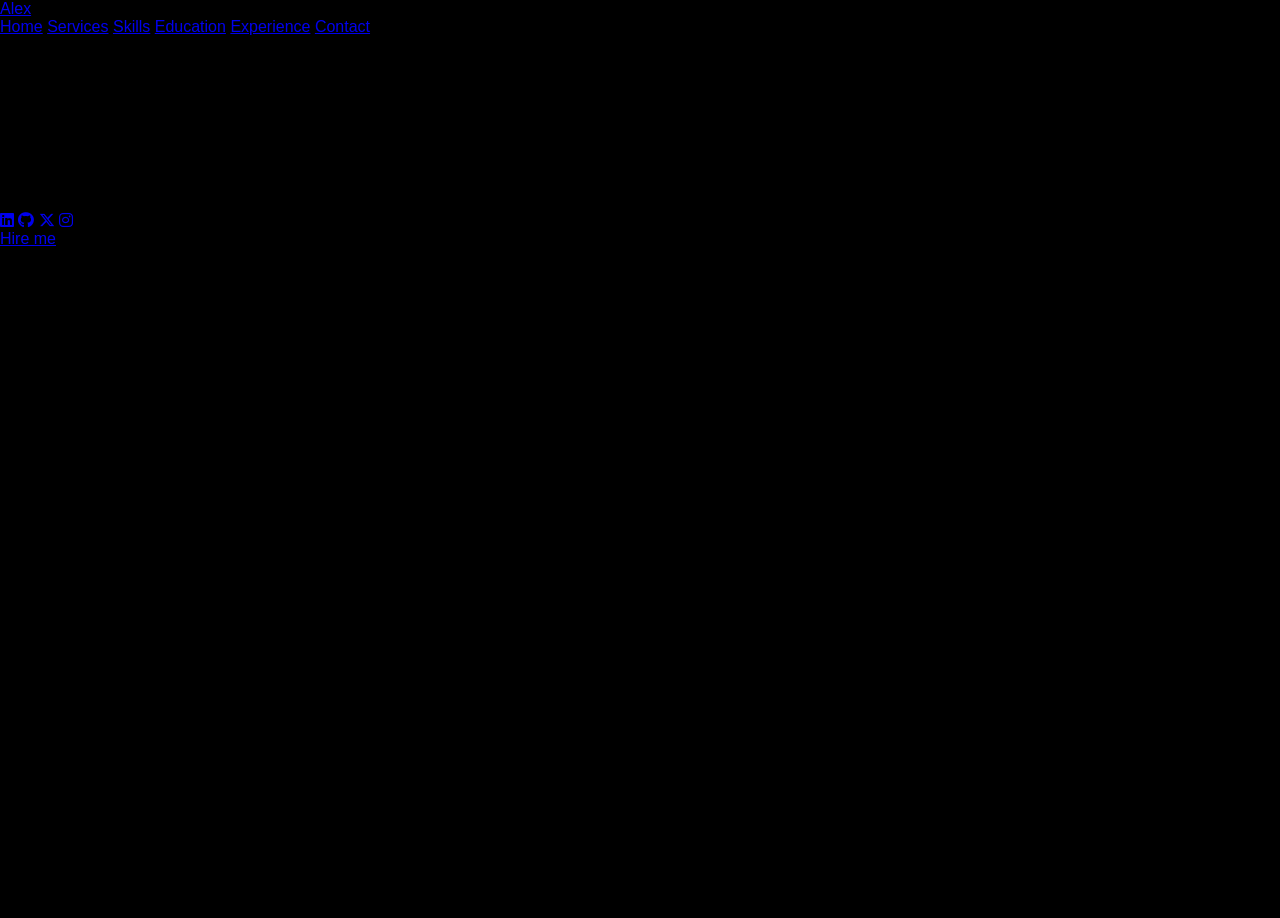
==== index.html @ 3d7bc689 "Update index.html" ====
<!DOCTYPE html>
<html lang="en">
    
<head>
    <meta charset="UTF-8">
    <meta name="viewport" content="width=device-width, initial-scale=1.0">
    <link rel="stylesheet" href="https://cdnjs.cloudflare.com/ajax/libs/font-awesome/6.5.2/css/all.min.css">
    <link rel="stylesheet" href="style.css">
    <title>Portfolio Website</title>
</head>
<body>
    <header>
        <a href="#" class="logo">Alex</a>

        <nav>
            <a href="#" class="active"> Home</a>
            <a href="#" >Services</a>
            <a href="#" >Skills</a>
            <a href="#" >Education</a>
            <a href="#" >Experience</a>
            <a href="#" >Contact</a>
        </nav>
    </header>
    <section class="home">
        <div class="home-img">
            <img src="main.jpg" alt="">
        </div>
        <div class="home-content">
            <h1>Hi, It's <span>Alex</span></h1>
            <h3 class="typing-text">I'm a <span></span></h3>
            <p>Lorem ipsum dolor sit, amet consectetur adipisicing elit. Minus labore dolores esse. Odit similique doloribus tenetur doloremque, sunt commodi in ipsa repudiandae debitis deleniti blanditiis quibusdam quaerat neque asperiores ea.</p>
            <div class="social-icons">
                <a href="#"><i class="fa-brands fa-linkedin"></i></a>
                <a href="#"><i class="fa-brands fa-github"></i></a>
                <a href="#"><i class="fa-brands fa-x-twitter"></i></a>
                <a href="#"><i class="fa-brands fa-instagram"></i></a>
            </div>
            <a href="#" class="btn">Hire me</a>
        </div>
    </section>
</body>
</html>
---- style.css ----
*{
    padding: 0;
    margin: 0;
    font-family: Arial, Helvetica, sans-serif;
    box-sizing: border-box;
}

body{
    width: 100%;
    height: 100vh;
    background-color: black;
    overflow: hidden;
}

nav{
    width: 100%;
    position: sticky;
    height: 10vh;
}

.nav-container{
    width: 100%;
    height: 100%;
    display: flex;
    justify-content: space-evenly;
    align-items: center;
}

.logo img{
    position: absolute;
    top: 8px;
    left: 15px;
    width: 150px;
}

.hamburg{
    opacity: 0;
}

.hamburg,
.cancel{
    cursor: pointer;
    position: absolute;
    right: 15px;
    top: 10px;
    color: white;
    font-size: clamp(2.5rem, 0.5rem + 5vw, 3rem);
}

.nav-container .links a{
    font-size: 1.2rem;
    color: white;
    margin: 0 20px;
    text-decoration: none;
}

.nav-container .links a:hover{
    color: #6e58e0;
}

.dropdown{
    position: absolute;
    top: 0;
    transform: translateY(-500px);
    width: 100%;
    height: auto;
    backdrop-filter: brightness(40%) blur(2px);
    box-shadow: 0 0 20px black;
    transition: 0.3s linear;
}

.dropdown .links a{
    display: flex;
    color: white;
    text-decoration: none;
    padding: 10px 0;
    justify-content: center;
    align-items: center;
}

.dropdown .links a{
    justify-content: center;
    align-items: center;
    transform: 0.3s linear;
}

.dropdown .links a:hover{
    background-color: #6e58e0;
}

/* Section Starts */

section{
    width: 100%;
    height: 90vh;
}

.main-container{
    width: 100%;
    height: 100%;
    display: flex;
    justify-content: space-evenly;
    align-items: center;
}

.main-container .content{

    color: white;
    width: 40%;
    min-height: 100px;
    box-shadow: 0 0 120px 50px black;
}

.content h1{
    font-size: clamp(1rem, 1rem + 5vw, 1.8rem);
}

.content .typewriter{
    font-size: clamp(1rem, 1rem + 5vw, 2.5rem);
    font-weight: 700;
    margin: 10px 0;
}

.typewriter span{
    color: #6e58e0;
}

.content p{
    font-size: clamp(0.8rem, 0.5rem + 3vw, 1.7rem);
    margin: 20px 0;
}

.content button{
    width: 50%;
    height: 6vh;
    margin: 30px;
    background-color: #6e58e0;
    color: white;
    border: none;
    outline: none;
    font-size: 140%;
    font-weight: 700;
    border-radius: 5px;
    transition: 0.2s linear;
}

.content button:hover{
    scale: 1.1;
    border: 2px solid #6e58e0;
    background-color: transparent;
    font-weight: 700;
    box-shadow: 0 0 40px 5px #6e58e0;
}




.main-container .image{
    max-width: 600px;
    min-height: 350px;
    width: 100%;
    overflow: hidden;
}

.main-container .image img{
    width: 100%;
}



@media (max-width: 884px) {
    .main-container {
        display: flex;
        flex-direction: column-reverse;
    }
    .nav-container .links{
        display: none;
        display: none;
    }

    .hamburg{
        opacity: 1;
    }

    .logo img{
        width: 11rem;
    }

    .main-container .content{
        width: 80%;
    }

    .main-container .image{
        width: 50%;
    }
    .content button{
        margin: 0 25%;
    }
}

@media (max-width:440px) {
    .logo img{
        width: 9rem;
    }

    .main-container .image{
        width: 70%;
        height: 50%;
    }

    .main-container .content{
        width: 90%;
    }
}
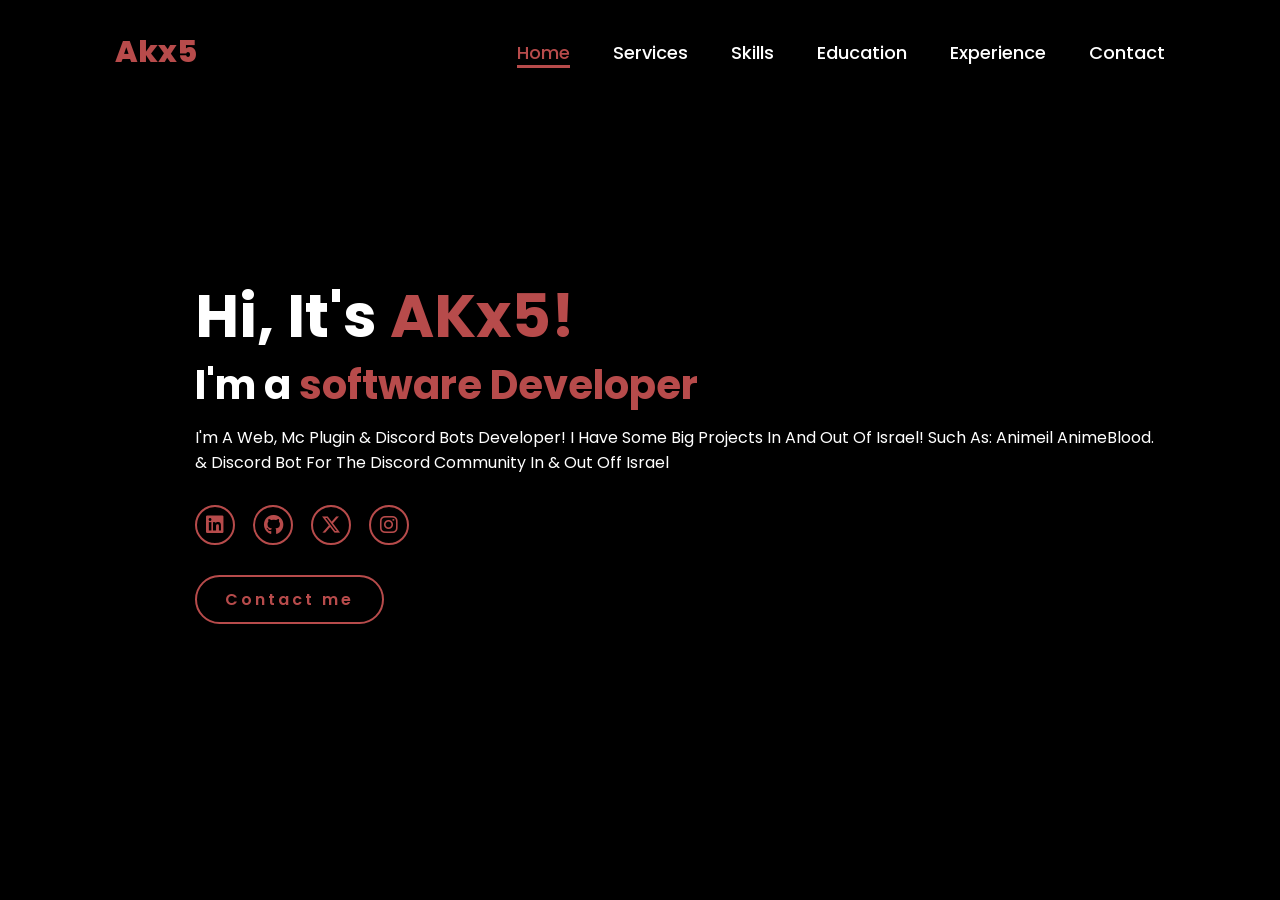
==== commit 30e2b211: "Update index.html" ====
--- a/index.html
+++ b/index.html
@@ -10,7 +10,7 @@
 </head>
 <body>
     <header>
-        <a href="#" class="logo">Alex</a>
+        <a href="#" class="logo">Akx5</a>
 
         <nav>
             <a href="#" class="active"> Home</a>
@@ -26,16 +26,16 @@
             <img src="main.jpg" alt="">
         </div>
         <div class="home-content">
-            <h1>Hi, It's <span>Alex</span></h1>
+            <h1>Hi, It's <span>AKx5!</span></h1>
             <h3 class="typing-text">I'm a <span></span></h3>
-            <p>Lorem ipsum dolor sit, amet consectetur adipisicing elit. Minus labore dolores esse. Odit similique doloribus tenetur doloremque, sunt commodi in ipsa repudiandae debitis deleniti blanditiis quibusdam quaerat neque asperiores ea.</p>
+            <p>I'm A Web, Mc Plugin & Discord Bots Developer! I Have Some Big Projects In And Out Of Israel! Such As: Animeil AnimeBlood. & Discord Bot For The Discord Community In & Out Off Israel </p>
             <div class="social-icons">
                 <a href="#"><i class="fa-brands fa-linkedin"></i></a>
                 <a href="#"><i class="fa-brands fa-github"></i></a>
                 <a href="#"><i class="fa-brands fa-x-twitter"></i></a>
                 <a href="#"><i class="fa-brands fa-instagram"></i></a>
             </div>
-            <a href="#" class="btn">Hire me</a>
+            <a href="https://discord.com/users/795555714797273098" class="btn">Contact me</a>
         </div>
     </section>
 </body>
--- a/style.css
+++ b/style.css
@@ -1,214 +1,269 @@
+@import url('https://fonts.googleapis.com/css2?family=Poppins:wght@100;200;300;400;500;600&display=swap');
+
 *{
+    margin: 0;
     padding: 0;
-    margin: 0;
-    font-family: Arial, Helvetica, sans-serif;
     box-sizing: border-box;
+    text-decoration: none;
+    border: none;
+    outline: none;
+    font-family: 'Poppins', sans-serif;
+}
+
+html{
+    font-size: 62.5%;
 }
 
 body{
     width: 100%;
     height: 100vh;
-    background-color: black;
-    overflow: hidden;
-}
-
-nav{
+    overflow-x: hidden;
+    background-color: black;
+    color: white;
+}
+
+header{
+    margin-top: 20px;
+    position: fixed;
+    top: 0;
+    left: 0;
     width: 100%;
-    position: sticky;
-    height: 10vh;
-}
-
-.nav-container{
-    width: 100%;
-    height: 100%;
+    padding: 1rem 9%;
+    background-color: transparent;
+    filter: drop-shadow(10px);
     display: flex;
-    justify-content: space-evenly;
+    justify-content: space-between;
     align-items: center;
-}
-
-.logo img{
-    position: absolute;
-    top: 8px;
-    left: 15px;
-    width: 150px;
-}
-
-.hamburg{
-    opacity: 0;
-}
-
-.hamburg,
-.cancel{
+    z-index: 100;
+}
+
+.logo{
+    font-size: 3rem;
+    color: #b74b4b;
+    font-weight: 800;
     cursor: pointer;
-    position: absolute;
-    right: 15px;
-    top: 10px;
+    transition: 0.5s ease;
+}
+
+.logo:hover{
+    transform: scale(1.1);
+}
+
+nav a{
+    font-size: 1.8rem;
     color: white;
-    font-size: clamp(2.5rem, 0.5rem + 5vw, 3rem);
-}
-
-.nav-container .links a{
-    font-size: 1.2rem;
-    color: white;
-    margin: 0 20px;
-    text-decoration: none;
-}
-
-.nav-container .links a:hover{
-    color: #6e58e0;
-}
-
-.dropdown{
-    position: absolute;
-    top: 0;
-    transform: translateY(-500px);
-    width: 100%;
-    height: auto;
-    backdrop-filter: brightness(40%) blur(2px);
-    box-shadow: 0 0 20px black;
-    transition: 0.3s linear;
-}
-
-.dropdown .links a{
+    margin-left: 4rem;
+    font-weight: 500;
+    transition: 0.3s ease;
+    border-bottom: 3px solid transparent;
+}
+
+nav a:hover,
+nav a.active{
+    color: #b74b4b;
+    border-bottom: 3px solid #b74b4b;
+}
+
+@media(max-width:995px){
+    nav{
+        position: absolute;
+        display: none;
+        top: 0;
+        right: 0;
+        width: 40%;
+        border-left: 3px solid #b74b4b;
+        border-bottom: 3px solid #b74b4b;
+        border-bottom-left-radius: 2rem;
+        padding: 1rem solid;
+        background-color: #161616;
+        border-top: 0.1rem solid rgba(0,0,0,0.1);
+    }
+
+    nav.active{
+        display: block;
+    }
+
+    nav a{
+        display: block;
+        font-size: 2rem;
+        margin: 3rem 0;
+    }
+
+    nav a:hover,
+    nav a.active{
+        padding: 1rem;
+        border-radius: 0.5rem;
+        border-bottom: 0.5rem solid #b74b4b;
+    }
+}
+
+section{
+    min-height: 100vh;
+    padding: 5rem 9% 5rem;
+}
+
+.home{
     display: flex;
-    color: white;
-    text-decoration: none;
-    padding: 10px 0;
     justify-content: center;
     align-items: center;
-}
-
-.dropdown .links a{
+    gap: 8rem;
+    background-color: black;
+}
+
+.home .home-content h1{
+    font-size: 6rem;
+    font-weight: 700;
+    line-height: 1.3;
+}
+
+span{
+    color: #b74b4b;
+}
+
+.home-content h3{
+    font-size: 4rem;
+    margin-bottom: 1rem;
+    font-weight: 700;
+}
+
+.home-content p{
+    font-size: 1.6rem;
+}
+
+.home-img{
+    border-radius: 50%;
+}
+
+.home-img img{
+    position: relative;
+    width: 32vw;
+    border-radius: 50%;
+    box-shadow: 0 0 25px solid #b74b4b;
+    cursor: pointer;
+    transition: 0.2s linear;
+}
+
+.home-img img:hover{
+    font-size: 1.8rem;
+    font-weight: 500;
+}
+
+.social-icons a{
+    display: inline-flex;
     justify-content: center;
     align-items: center;
-    transform: 0.3s linear;
-}
-
-.dropdown .links a:hover{
-    background-color: #6e58e0;
-}
-
-/* Section Starts */
-
-section{
-    width: 100%;
-    height: 90vh;
-}
-
-.main-container{
-    width: 100%;
+    width: 4rem;
+    height: 4rem;
+    background-color: transparent;
+    border: 0.2rem solid #b74b4b;
+    font-size: 2rem;
+    border-radius: 50%;
+    margin: 3rem 1.5rem 3rem 0;
+    transition: 0.3s ease;
+    color: #b74b4b;
+}
+
+.social-icons a:hover{
+    color: black;
+    transform: scale(1.3) translateY(-5px);
+    background-color: #b74b4b;
+    box-shadow: 0  0 25px #b74b4b;
+}
+
+.btn{
+    display: inline-block;
+    padding: 1rem 2.8rem;
+    background-color: black;
+    border-radius: 4rem;
+    font-size: 1.6rem;
+    color: #b74b4b;
+    letter-spacing: 0.3rem;
+    font-weight: 600;
+    border: 2px solid #b74b4b;
+    transition: 0.3s ease;
+    cursor: pointer;
+}
+
+.btn:hover{
+    transform: scale3d(1.03);
+    background-color: #b74b4b;
+    color: black;
+    box-shadow: 0 0 25px #b74b4b;
+}
+
+.typing-text{
+    font-size: 34px;
+    font-weight: 600;
+    min-width: 280px;
+}
+
+.typing-text span{
+    position: relative;
+}
+
+.typing-text span::before{
+    content: "software Developer";
+    color: #b74b4b;
+    animation: words 20s infinite;
+}
+
+.typing-text span::after{
+    content: "";
+    background-color: black;
+    position: absolute;
+    width: calc(100% + 8px);
     height: 100%;
-    display: flex;
-    justify-content: space-evenly;
-    align-items: center;
-}
-
-.main-container .content{
-
-    color: white;
-    width: 40%;
-    min-height: 100px;
-    box-shadow: 0 0 120px 50px black;
-}
-
-.content h1{
-    font-size: clamp(1rem, 1rem + 5vw, 1.8rem);
-}
-
-.content .typewriter{
-    font-size: clamp(1rem, 1rem + 5vw, 2.5rem);
-    font-weight: 700;
-    margin: 10px 0;
-}
-
-.typewriter span{
-    color: #6e58e0;
-}
-
-.content p{
-    font-size: clamp(0.8rem, 0.5rem + 3vw, 1.7rem);
-    margin: 20px 0;
-}
-
-.content button{
-    width: 50%;
-    height: 6vh;
-    margin: 30px;
-    background-color: #6e58e0;
-    color: white;
-    border: none;
-    outline: none;
-    font-size: 140%;
-    font-weight: 700;
-    border-radius: 5px;
-    transition: 0.2s linear;
-}
-
-.content button:hover{
-    scale: 1.1;
-    border: 2px solid #6e58e0;
-    background-color: transparent;
-    font-weight: 700;
-    box-shadow: 0 0 40px 5px #6e58e0;
-}
-
-
-
-
-.main-container .image{
-    max-width: 600px;
-    min-height: 350px;
-    width: 100%;
-    overflow: hidden;
-}
-
-.main-container .image img{
-    width: 100%;
-}
-
-
-
-@media (max-width: 884px) {
-    .main-container {
-        display: flex;
-        flex-direction: column-reverse;
-    }
-    .nav-container .links{
-        display: none;
-        display: none;
-    }
-
-    .hamburg{
-        opacity: 1;
-    }
-
-    .logo img{
-        width: 11rem;
-    }
-
-    .main-container .content{
-        width: 80%;
-    }
-
-    .main-container .image{
-        width: 50%;
-    }
-    .content button{
-        margin: 0 25%;
-    }
-}
-
-@media (max-width:440px) {
-    .logo img{
-        width: 9rem;
-    }
-
-    .main-container .image{
-        width: 70%;
-        height: 50%;
-    }
-
-    .main-container .content{
-        width: 90%;
-    }
-}
+    border-left: 3px solid black;
+    right: -8;
+    animation: cursor 0.6s infinite;
+}
+
+@keyframes cursor{
+    to{
+        border-left: 3px solid #b74b4b;
+    }
+}
+
+@keyframes words{
+    0%, 20%{
+        content: "Web Developer";
+    }
+    21%, 40%{
+        content: "Developer";
+    }
+    41%, 60%{
+        content: "Web Designer";
+    }
+    61%, 80%{
+        content: "Youtuber";
+    }
+    81%, 100%{
+        content: "Script Writer";
+    }
+}
+
+@media (max-width: 1000px){
+    .home{
+        gap: 4rem;
+    }
+}
+
+@media(max-width:995px){
+    .home{
+        flex-direction: column;
+        margin: 5rem 4rem;
+    }
+
+    .home .home-content h3{
+        font-size: 2.5rem;
+    }
+
+    .home-content h1{
+        font-size: 5rem;
+    }
+
+    .home-img img{
+        width: 70vw;
+        margin-top: 4rem;
+    }
+}
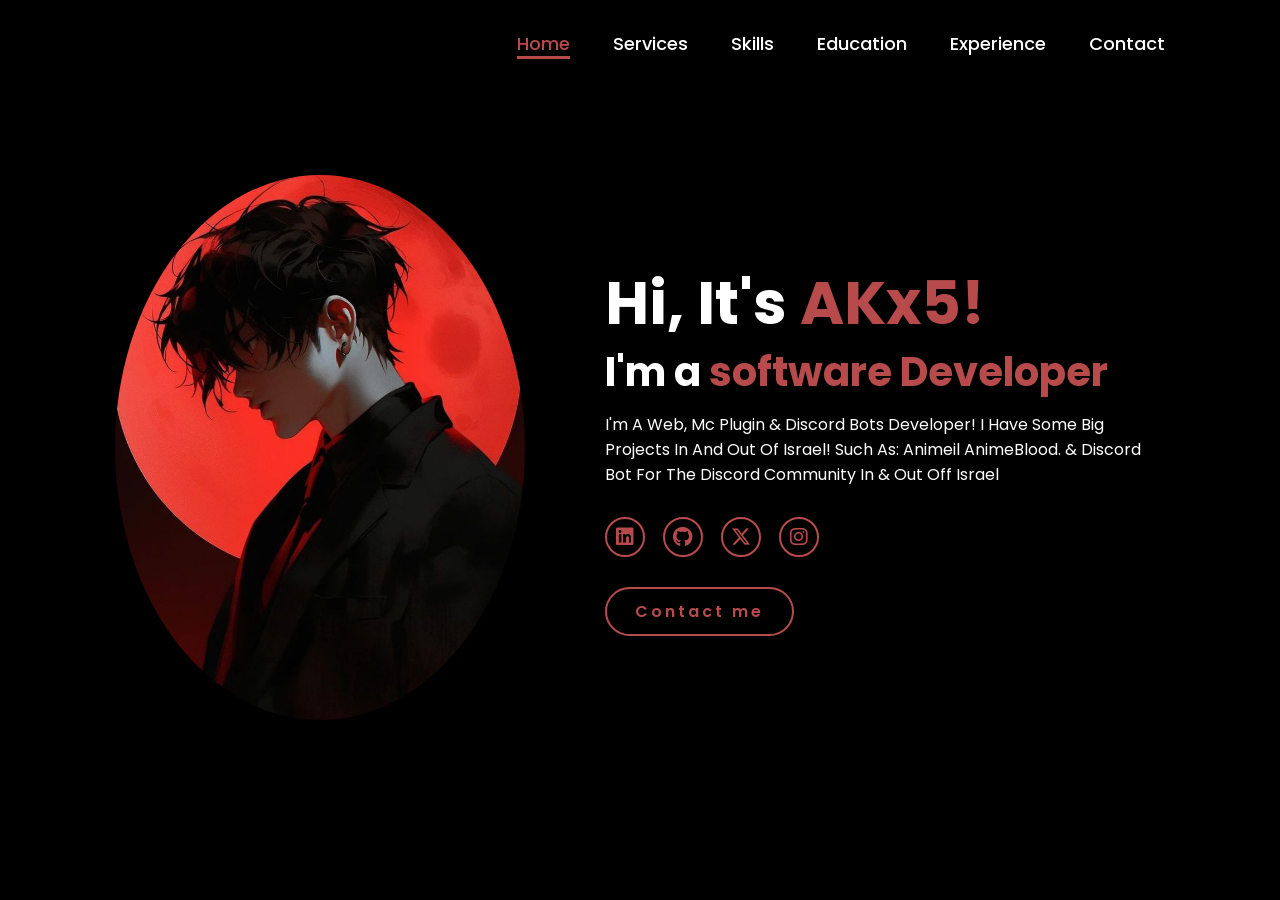
==== commit 3ca770d9: "Update index.html" ====
--- a/index.html
+++ b/index.html
@@ -10,7 +10,7 @@
 </head>
 <body>
     <header>
-        <a href="#" class="logo">Akx5</a>
+        <a href="#" class="logo"></a>
 
         <nav>
             <a href="#" class="active"> Home</a>
--- a/style.css
+++ b/style.css
@@ -229,16 +229,16 @@
         content: "Web Developer";
     }
     21%, 40%{
-        content: "Developer";
+        content: "Discord Bot Developer";
     }
     41%, 60%{
         content: "Web Designer";
     }
     61%, 80%{
-        content: "Youtuber";
+        content: "Java Developer";
     }
     81%, 100%{
-        content: "Script Writer";
+        content: "Minecraft Plugin & Server Developer";
     }
 }
 
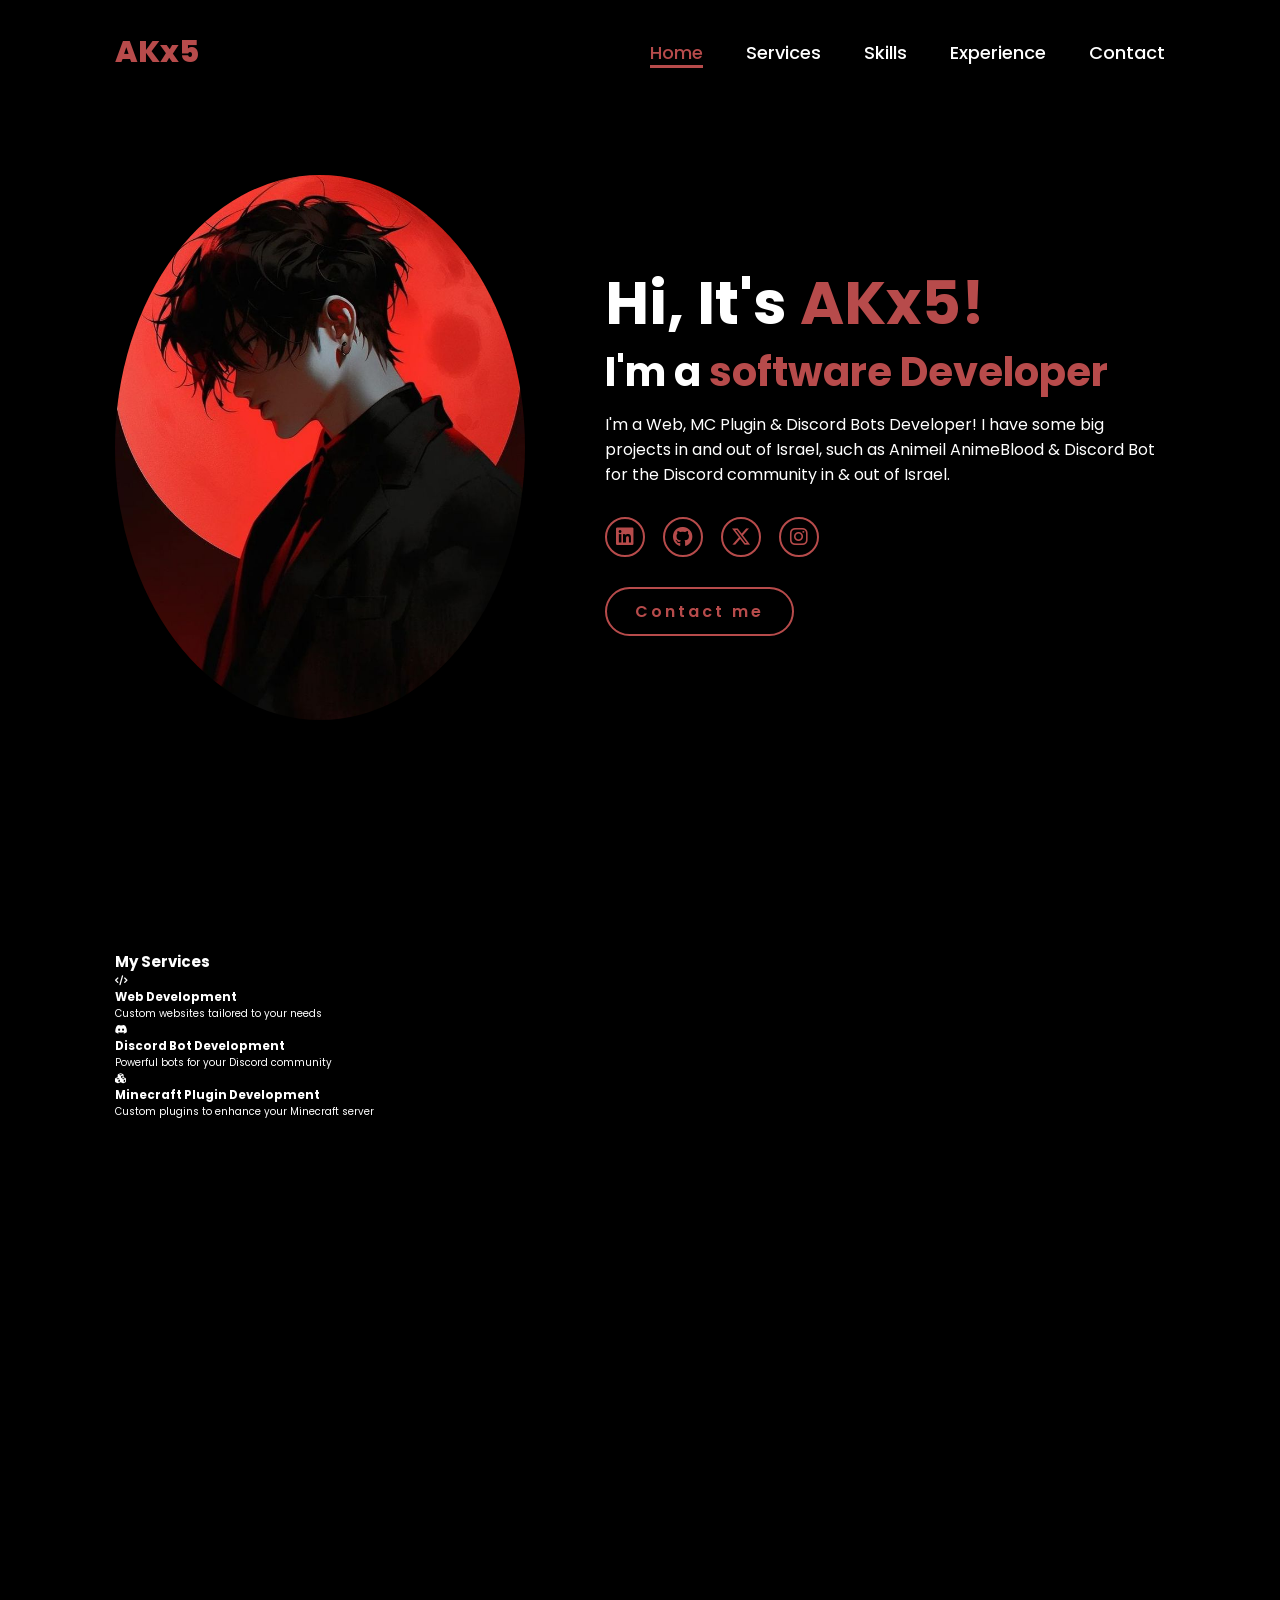
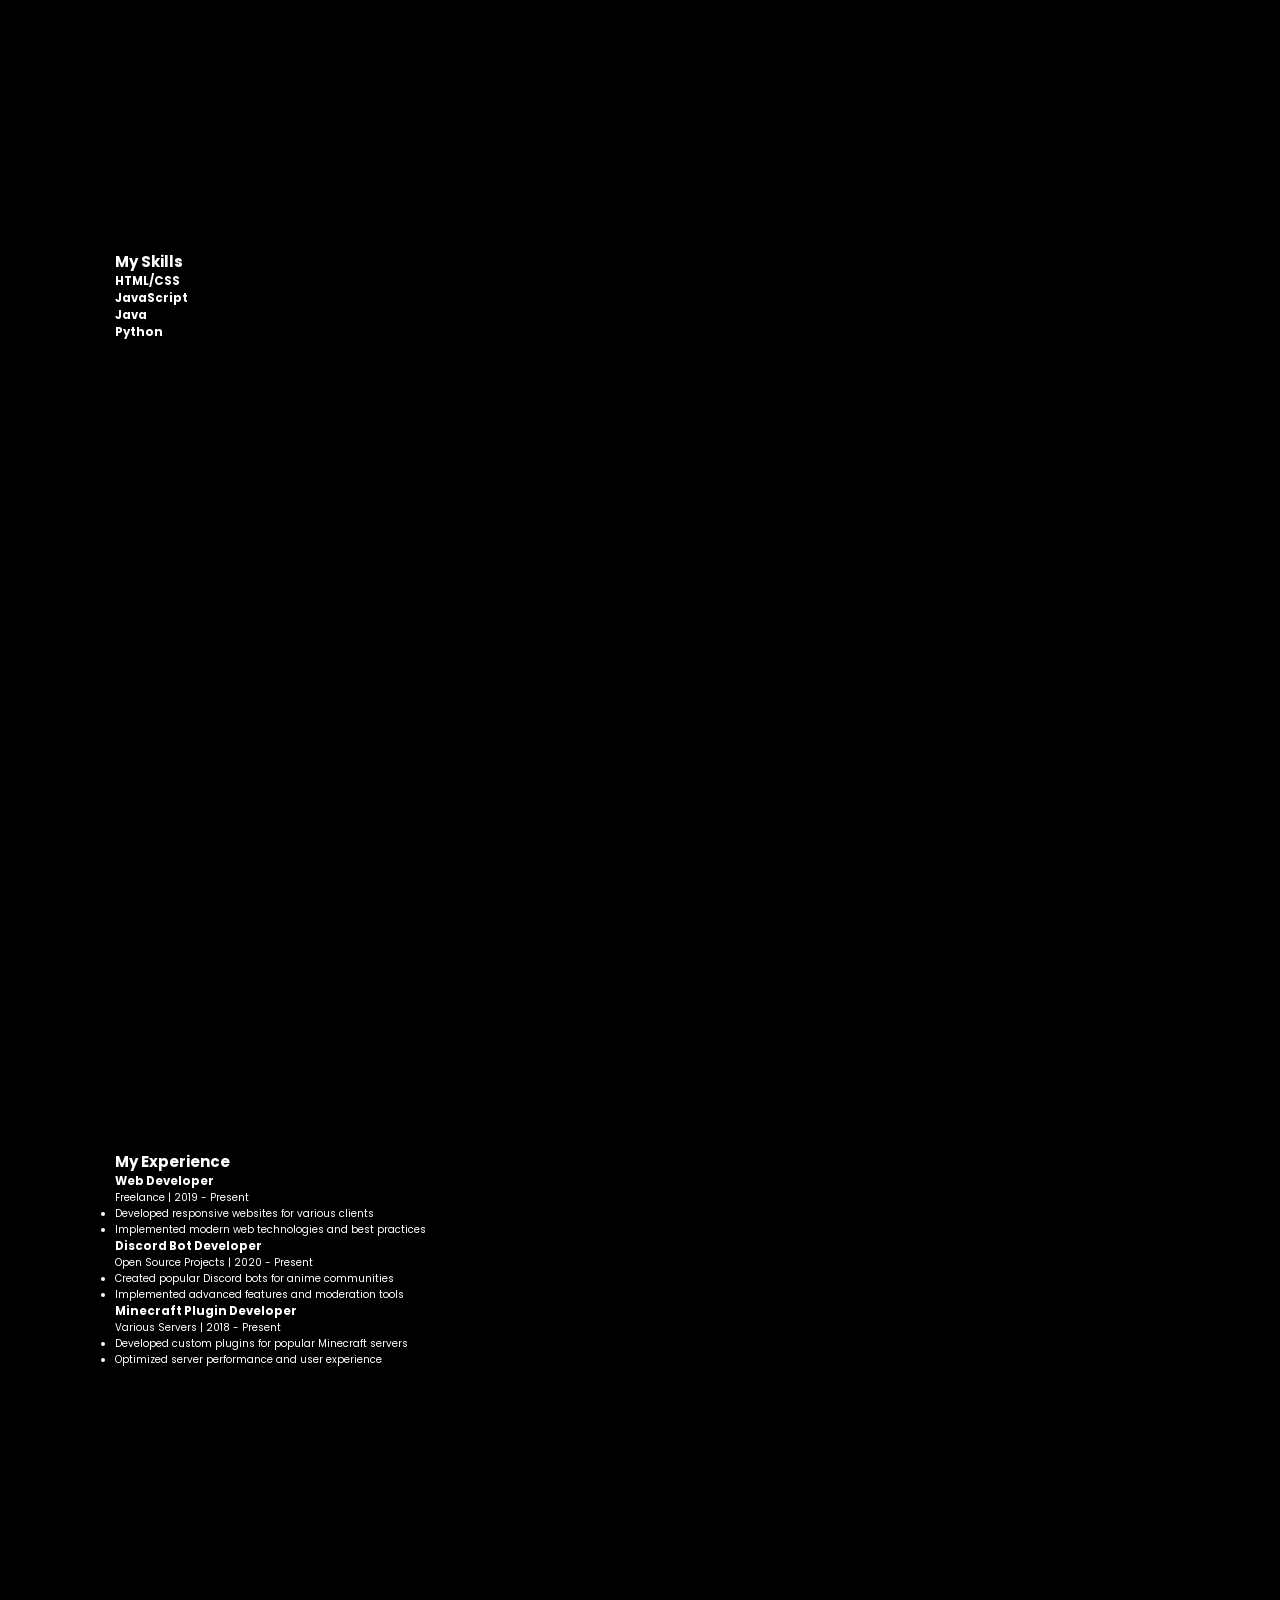
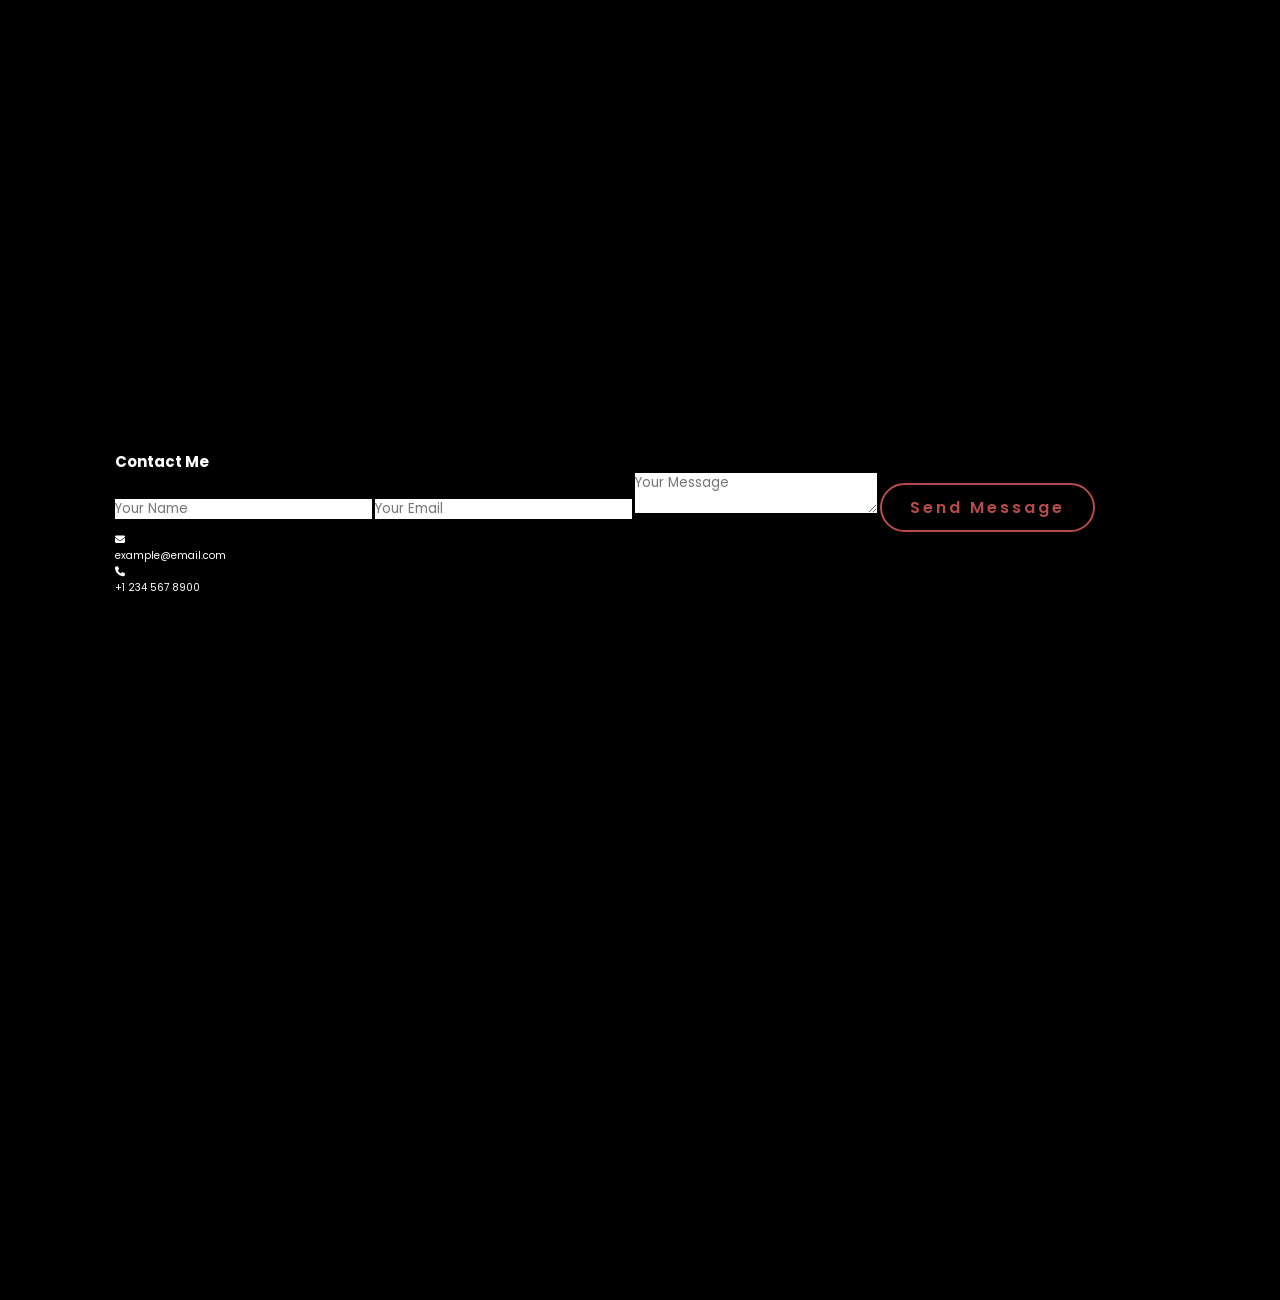
==== commit 1c1648e7: "Update index.html" ====
--- a/index.html
+++ b/index.html
@@ -1,34 +1,32 @@
 <!DOCTYPE html>
 <html lang="en">
-    
 <head>
     <meta charset="UTF-8">
     <meta name="viewport" content="width=device-width, initial-scale=1.0">
     <link rel="stylesheet" href="https://cdnjs.cloudflare.com/ajax/libs/font-awesome/6.5.2/css/all.min.css">
     <link rel="stylesheet" href="style.css">
-    <title>Portfolio Website</title>
+    <title>AKx5 Portfolio</title>
 </head>
 <body>
     <header>
-        <a href="#" class="logo"></a>
-
+        <a href="#" class="logo">AKx5</a>
         <nav>
-            <a href="#" class="active"> Home</a>
-            <a href="#" >Services</a>
-            <a href="#" >Skills</a>
-            <a href="#" >Education</a>
-            <a href="#" >Experience</a>
-            <a href="#" >Contact</a>
+            <a href="#home" class="active">Home</a>
+            <a href="#services">Services</a>
+            <a href="#skills">Skills</a>
+            <a href="#experience">Experience</a>
+            <a href="#contact">Contact</a>
         </nav>
     </header>
-    <section class="home">
+
+    <section id="home" class="home">
         <div class="home-img">
-            <img src="main.jpg" alt="">
+            <img src="main.jpg" alt="AKx5 Profile Picture">
         </div>
         <div class="home-content">
             <h1>Hi, It's <span>AKx5!</span></h1>
             <h3 class="typing-text">I'm a <span></span></h3>
-            <p>I'm A Web, Mc Plugin & Discord Bots Developer! I Have Some Big Projects In And Out Of Israel! Such As: Animeil AnimeBlood. & Discord Bot For The Discord Community In & Out Off Israel </p>
+            <p>I'm a Web, MC Plugin & Discord Bots Developer! I have some big projects in and out of Israel, such as Animeil AnimeBlood & Discord Bot for the Discord community in & out of Israel.</p>
             <div class="social-icons">
                 <a href="#"><i class="fa-brands fa-linkedin"></i></a>
                 <a href="#"><i class="fa-brands fa-github"></i></a>
@@ -38,5 +36,110 @@
             <a href="https://discord.com/users/795555714797273098" class="btn">Contact me</a>
         </div>
     </section>
+
+    <section id="services" class="services">
+        <h2 class="section-title">My Services</h2>
+        <div class="services-container">
+            <div class="service-box">
+                <i class="fas fa-code"></i>
+                <h3>Web Development</h3>
+                <p>Custom websites tailored to your needs</p>
+            </div>
+            <div class="service-box">
+                <i class="fab fa-discord"></i>
+                <h3>Discord Bot Development</h3>
+                <p>Powerful bots for your Discord community</p>
+            </div>
+            <div class="service-box">
+                <i class="fas fa-cubes"></i>
+                <h3>Minecraft Plugin Development</h3>
+                <p>Custom plugins to enhance your Minecraft server</p>
+            </div>
+        </div>
+    </section>
+
+    <section id="skills" class="skills">
+        <h2 class="section-title">My Skills</h2>
+        <div class="skills-container">
+            <div class="skill-box">
+                <h3>HTML/CSS</h3>
+                <div class="progress-bar">
+                    <div class="progress" style="width: 100%;"></div>
+                </div>
+            </div>
+            <div class="skill-box">
+                <h3>JavaScript</h3>
+                <div class="progress-bar">
+                    <div class="progress" style="width: 95%;"></div>
+                </div>
+            </div>
+            <div class="skill-box">
+                <h3>Java</h3>
+                <div class="progress-bar">
+                    <div class="progress" style="width: 85%;"></div>
+                </div>
+            </div>
+            <div class="skill-box">
+                <h3>Python</h3>
+                <div class="progress-bar">
+                    <div class="progress" style="width: 40%;"></div>
+                </div>
+            </div>
+        </div>
+    </section>
+
+    <section id="experience" class="experience">
+        <h2 class="section-title">My Experience</h2>
+        <div class="experience-container">
+            <div class="experience-box">
+                <h3>Web Developer</h3>
+                <p>Freelance | 2019 - Present</p>
+                <ul>
+                    <li>Developed responsive websites for various clients</li>
+                    <li>Implemented modern web technologies and best practices</li>
+                </ul>
+            </div>
+            <div class="experience-box">
+                <h3>Discord Bot Developer</h3>
+                <p>Open Source Projects | 2020 - Present</p>
+                <ul>
+                    <li>Created popular Discord bots for anime communities</li>
+                    <li>Implemented advanced features and moderation tools</li>
+                </ul>
+            </div>
+            <div class="experience-box">
+                <h3>Minecraft Plugin Developer</h3>
+                <p>Various Servers | 2018 - Present</p>
+                <ul>
+                    <li>Developed custom plugins for popular Minecraft servers</li>
+                    <li>Optimized server performance and user experience</li>
+                </ul>
+            </div>
+        </div>
+    </section>
+
+    <section id="contact" class="contact">
+        <h2 class="section-title">Contact Me</h2>
+        <div class="contact-container">
+            <form>
+                <input type="text" placeholder="Your Name" required>
+                <input type="email" placeholder="Your Email" required>
+                <textarea placeholder="Your Message" required></textarea>
+                <button type="submit" class="btn">Send Message</button>
+            </form>
+            <div class="contact-info">
+                <div class="info-item">
+                    <i class="fas fa-envelope"></i>
+                    <p>example@email.com</p>
+                </div>
+                <div class="info-item">
+                    <i class="fas fa-phone"></i>
+                    <p>+1 234 567 8900</p>
+                </div>
+                </div>
+            </div>
+        </div>
+    </section>
+
+    <script src="script.js"></script>
 </body>
-</html>
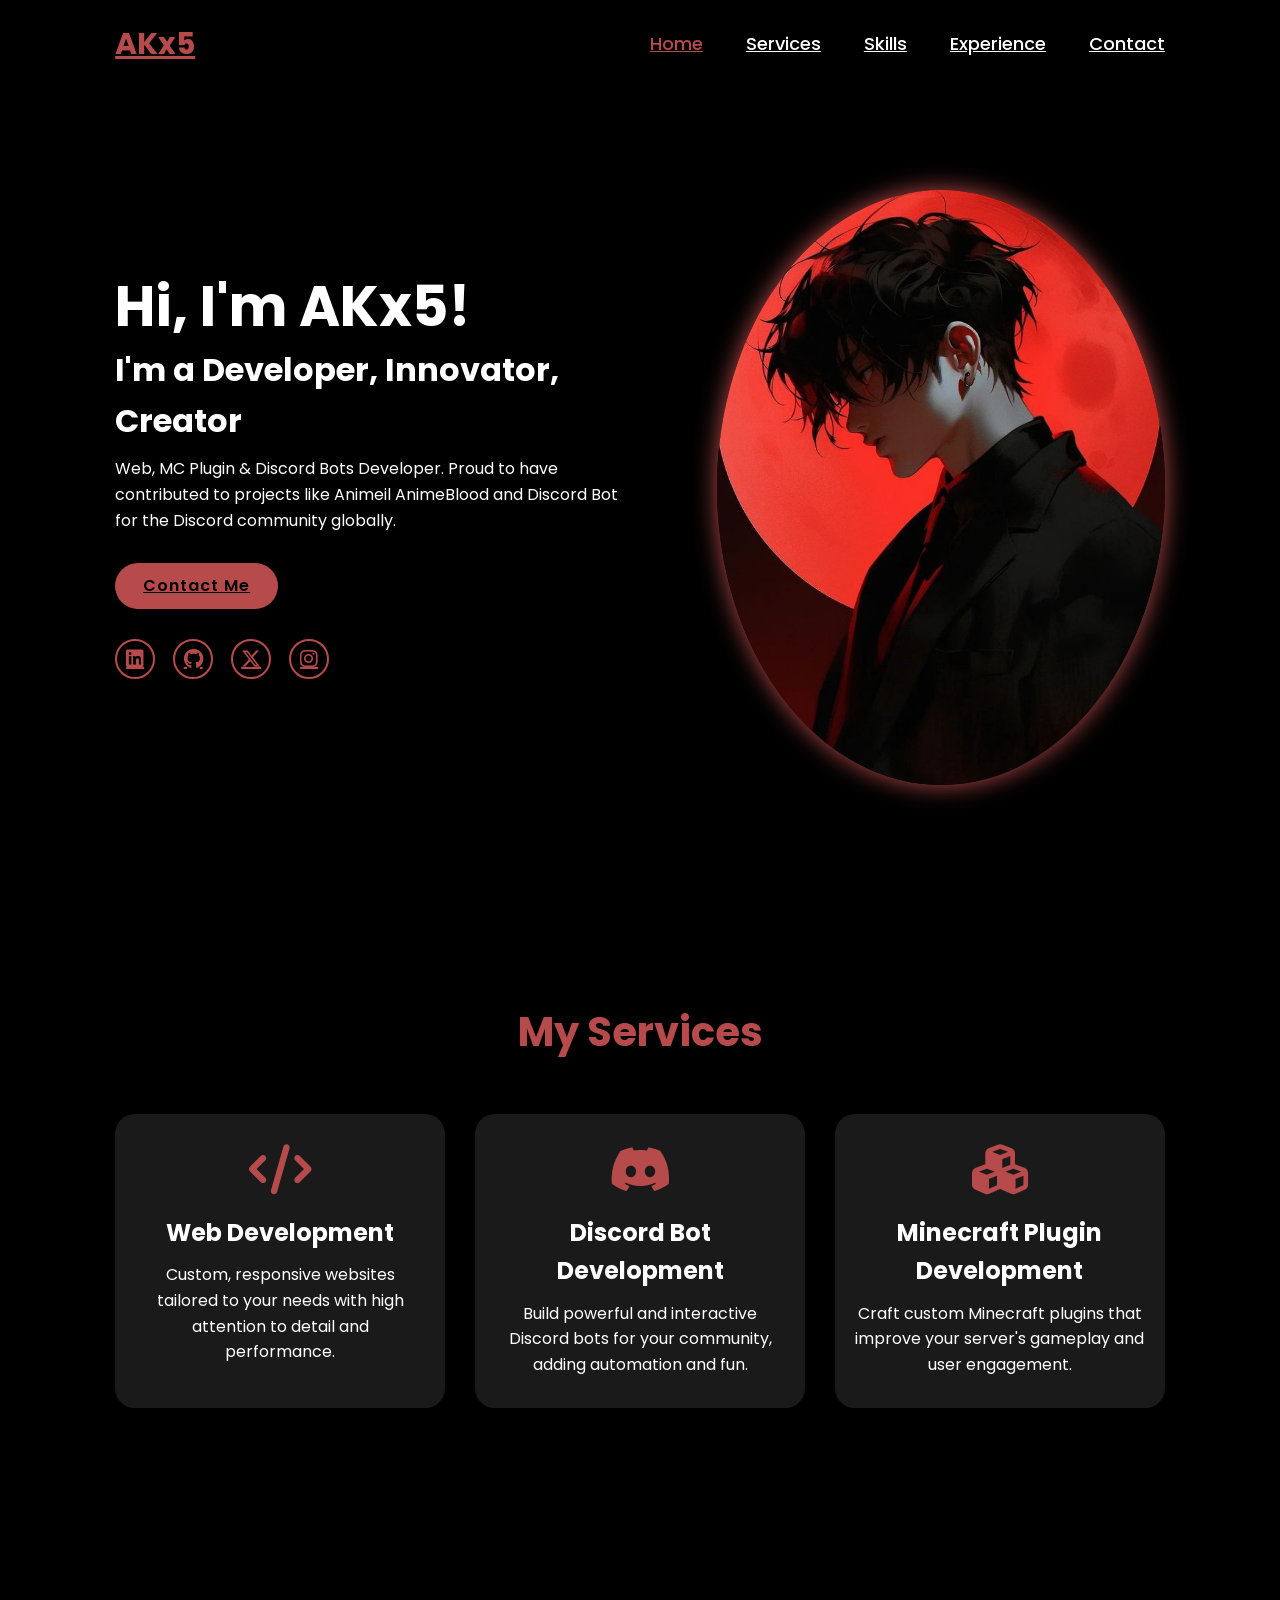
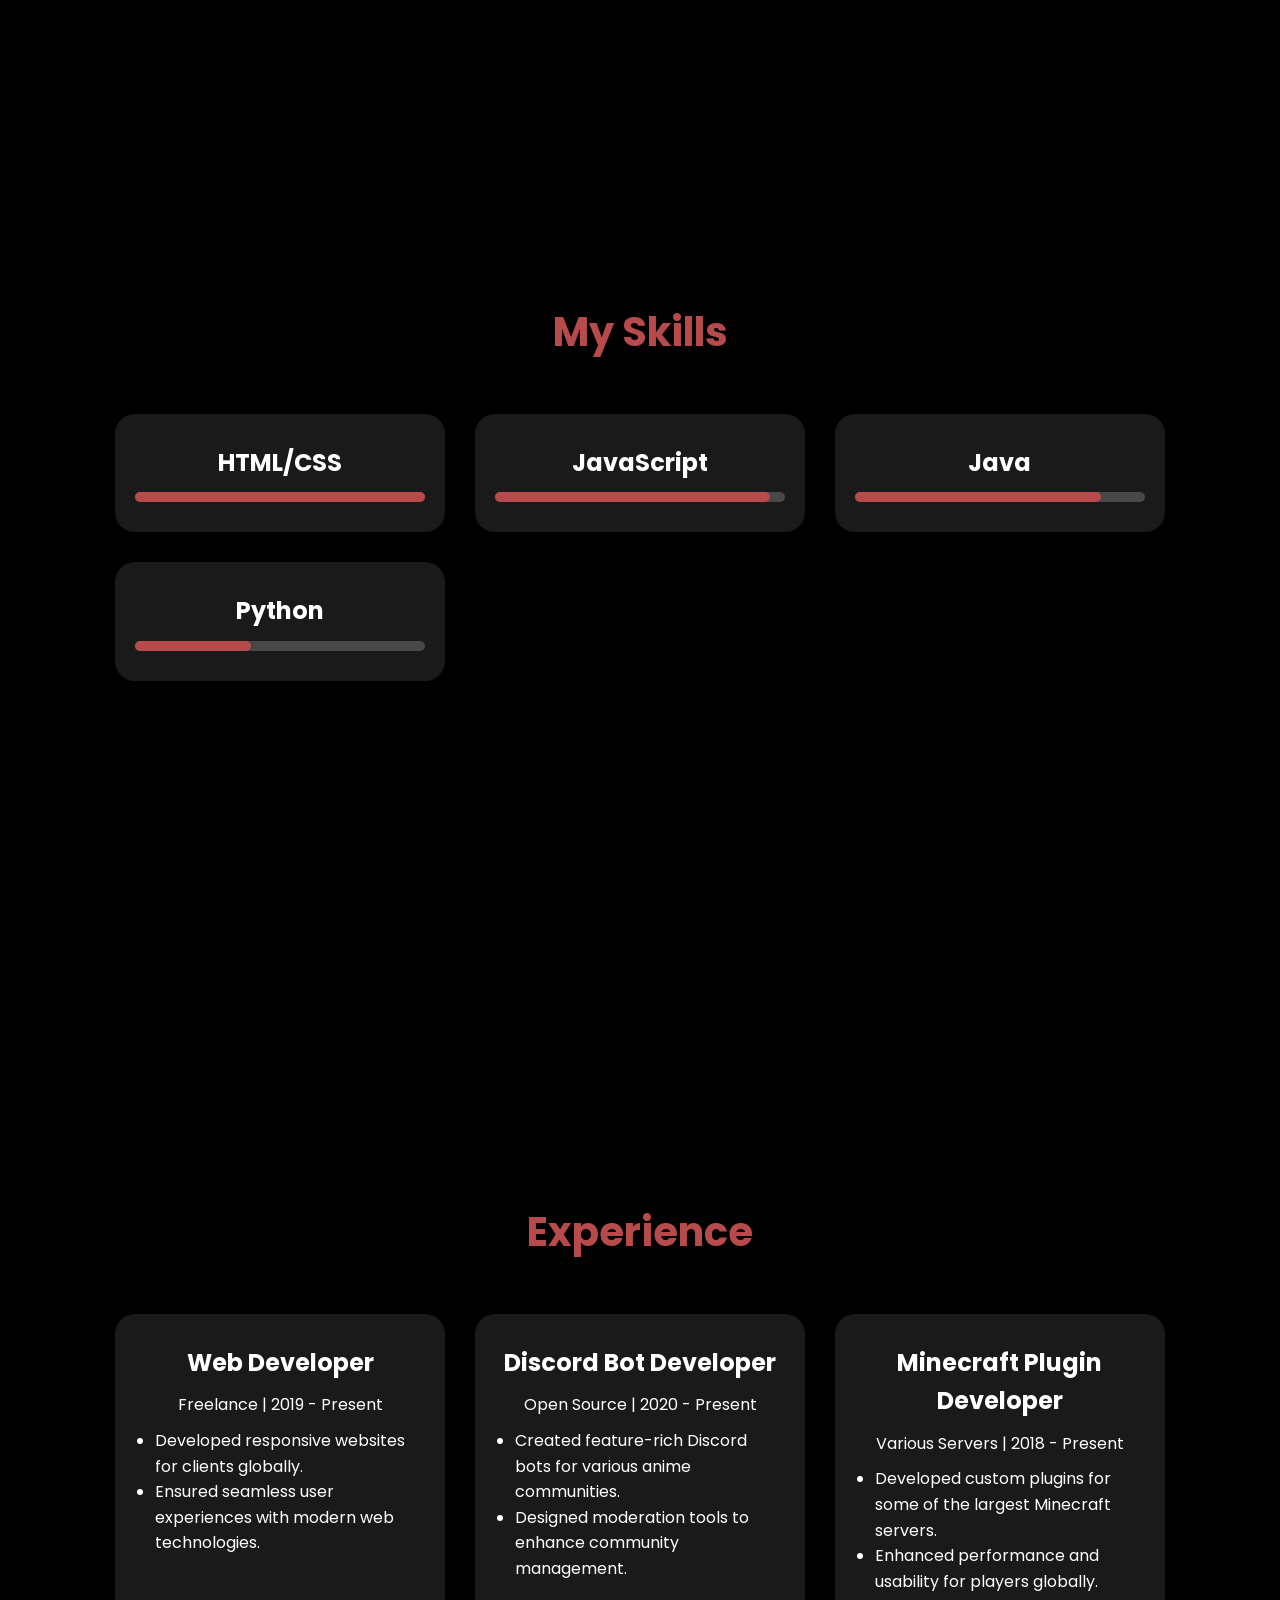
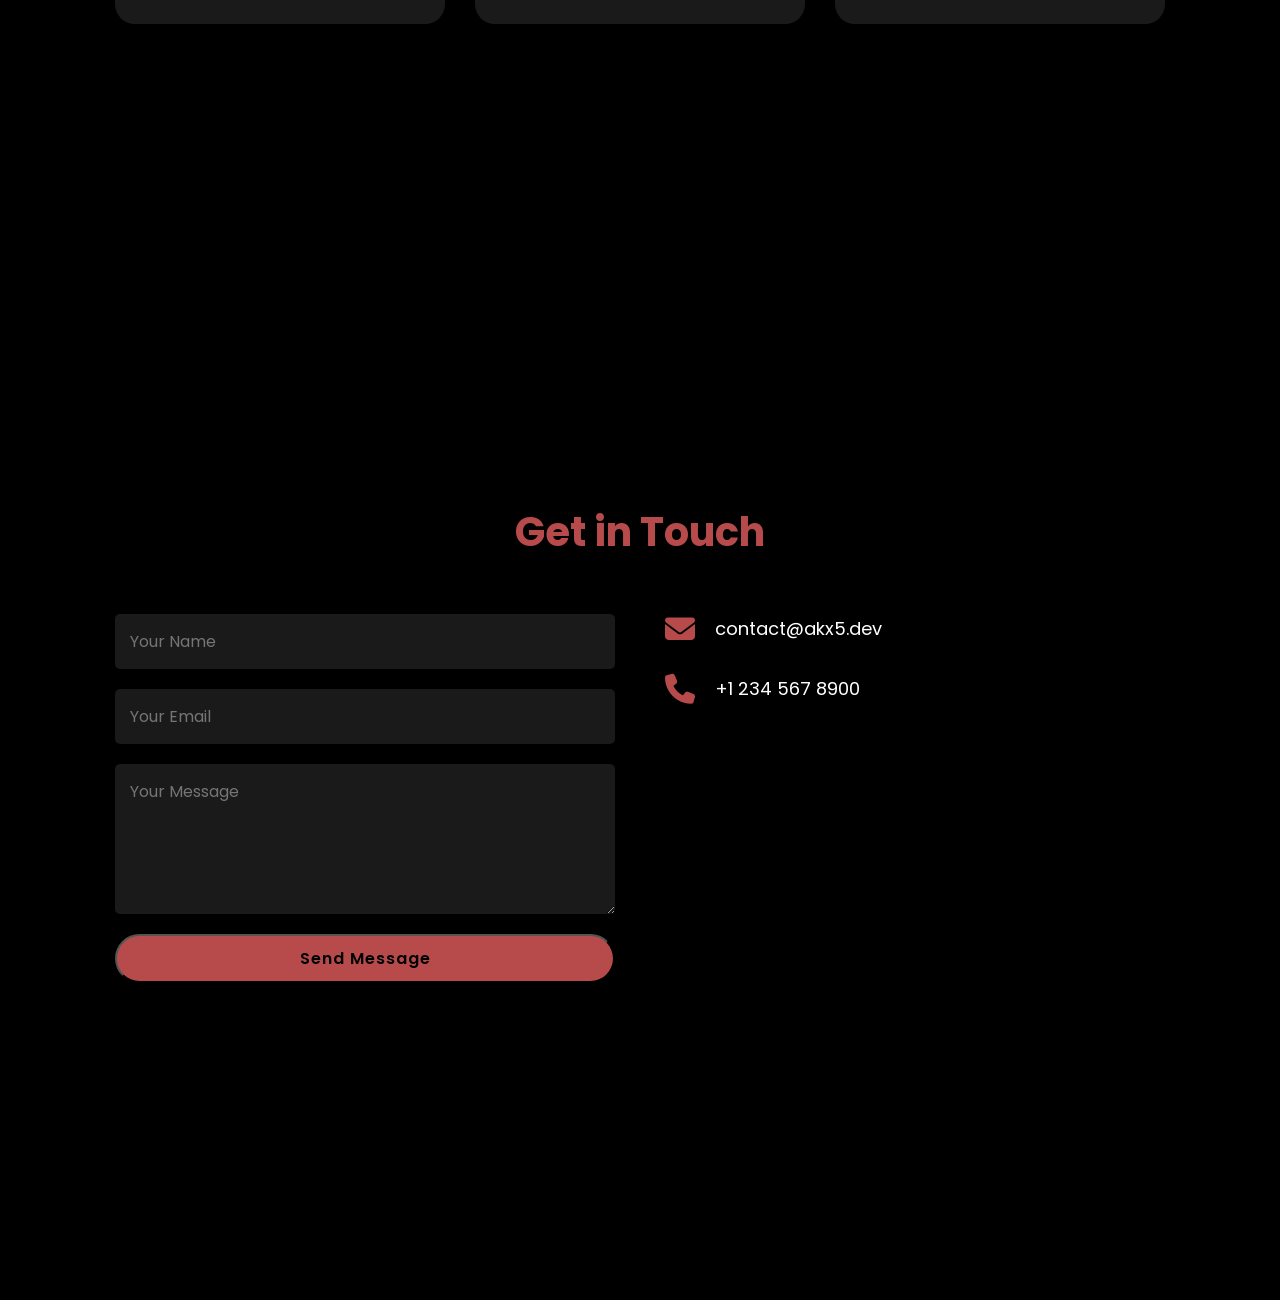
==== commit 564d6e10: "Update index.html" ====
--- a/index.html
+++ b/index.html
@@ -20,20 +20,20 @@
     </header>
 
     <section id="home" class="home">
-        <div class="home-img">
-            <img src="main.jpg" alt="AKx5 Profile Picture">
-        </div>
         <div class="home-content">
-            <h1>Hi, It's <span>AKx5!</span></h1>
-            <h3 class="typing-text">I'm a <span></span></h3>
-            <p>I'm a Web, MC Plugin & Discord Bots Developer! I have some big projects in and out of Israel, such as Animeil AnimeBlood & Discord Bot for the Discord community in & out of Israel.</p>
+            <h1>Hi, I'm <span>AKx5!</span></h1>
+            <h3 class="typing-text">I'm a <span>Developer, Innovator, Creator</span></h3>
+            <p>Web, MC Plugin & Discord Bots Developer. Proud to have contributed to projects like Animeil AnimeBlood and Discord Bot for the Discord community globally.</p>
+            <a href="https://discord.com/users/795555714797273098" class="btn">Contact Me</a>
             <div class="social-icons">
                 <a href="#"><i class="fa-brands fa-linkedin"></i></a>
                 <a href="#"><i class="fa-brands fa-github"></i></a>
                 <a href="#"><i class="fa-brands fa-x-twitter"></i></a>
                 <a href="#"><i class="fa-brands fa-instagram"></i></a>
             </div>
-            <a href="https://discord.com/users/795555714797273098" class="btn">Contact me</a>
+        </div>
+        <div class="home-img">
+            <img src="main.jpg" alt="AKx5 Profile Picture">
         </div>
     </section>
 
@@ -43,17 +43,17 @@
             <div class="service-box">
                 <i class="fas fa-code"></i>
                 <h3>Web Development</h3>
-                <p>Custom websites tailored to your needs</p>
+                <p>Custom, responsive websites tailored to your needs with high attention to detail and performance.</p>
             </div>
             <div class="service-box">
                 <i class="fab fa-discord"></i>
                 <h3>Discord Bot Development</h3>
-                <p>Powerful bots for your Discord community</p>
+                <p>Build powerful and interactive Discord bots for your community, adding automation and fun.</p>
             </div>
             <div class="service-box">
                 <i class="fas fa-cubes"></i>
                 <h3>Minecraft Plugin Development</h3>
-                <p>Custom plugins to enhance your Minecraft server</p>
+                <p>Craft custom Minecraft plugins that improve your server's gameplay and user engagement.</p>
             </div>
         </div>
     </section>
@@ -89,37 +89,37 @@
     </section>
 
     <section id="experience" class="experience">
-        <h2 class="section-title">My Experience</h2>
+        <h2 class="section-title">Experience</h2>
         <div class="experience-container">
             <div class="experience-box">
                 <h3>Web Developer</h3>
                 <p>Freelance | 2019 - Present</p>
                 <ul>
-                    <li>Developed responsive websites for various clients</li>
-                    <li>Implemented modern web technologies and best practices</li>
+                    <li>Developed responsive websites for clients globally.</li>
+                    <li>Ensured seamless user experiences with modern web technologies.</li>
                 </ul>
             </div>
             <div class="experience-box">
                 <h3>Discord Bot Developer</h3>
-                <p>Open Source Projects | 2020 - Present</p>
+                <p>Open Source | 2020 - Present</p>
                 <ul>
-                    <li>Created popular Discord bots for anime communities</li>
-                    <li>Implemented advanced features and moderation tools</li>
+                    <li>Created feature-rich Discord bots for various anime communities.</li>
+                    <li>Designed moderation tools to enhance community management.</li>
                 </ul>
             </div>
             <div class="experience-box">
                 <h3>Minecraft Plugin Developer</h3>
                 <p>Various Servers | 2018 - Present</p>
                 <ul>
-                    <li>Developed custom plugins for popular Minecraft servers</li>
-                    <li>Optimized server performance and user experience</li>
+                    <li>Developed custom plugins for some of the largest Minecraft servers.</li>
+                    <li>Enhanced performance and usability for players globally.</li>
                 </ul>
             </div>
         </div>
     </section>
 
     <section id="contact" class="contact">
-        <h2 class="section-title">Contact Me</h2>
+        <h2 class="section-title">Get in Touch</h2>
         <div class="contact-container">
             <form>
                 <input type="text" placeholder="Your Name" required>
@@ -130,12 +130,11 @@
             <div class="contact-info">
                 <div class="info-item">
                     <i class="fas fa-envelope"></i>
-                    <p>example@email.com</p>
+                    <p>contact@akx5.dev</p>
                 </div>
                 <div class="info-item">
                     <i class="fas fa-phone"></i>
                     <p>+1 234 567 8900</p>
-                </div>
                 </div>
             </div>
         </div>
@@ -143,3 +142,4 @@
 
     <script src="script.js"></script>
 </body>
+</html>
--- a/style.css
+++ b/style.css
@@ -1,269 +1,322 @@
-@import url('https://fonts.googleapis.com/css2?family=Poppins:wght@100;200;300;400;500;600&display=swap');
-
-*{
+@import url('https://fonts.googleapis.com/css2?family=Poppins:wght@100;200;300;400;500;600;700&display=swap');
+
+:root {
+    --primary-color: #b74b4b;
+    --bg-color: #000;
+    --text-color: #fff;
+}
+
+* {
     margin: 0;
     padding: 0;
     box-sizing: border-box;
-    text-decoration: none;
-    border: none;
-    outline: none;
     font-family: 'Poppins', sans-serif;
 }
 
-html{
+html {
     font-size: 62.5%;
-}
-
-body{
-    width: 100%;
-    height: 100vh;
-    overflow-x: hidden;
-    background-color: black;
-    color: white;
-}
-
-header{
-    margin-top: 20px;
+    scroll-behavior: smooth;
+}
+
+body {
+    background-color: var(--bg-color);
+    color: var(--text-color);
+    line-height: 1.6;
+}
+
+header {
     position: fixed;
     top: 0;
     left: 0;
     width: 100%;
-    padding: 1rem 9%;
-    background-color: transparent;
-    filter: drop-shadow(10px);
+    padding: 2rem 9%;
+    background-color: rgba(0, 0, 0, 0.8);
     display: flex;
     justify-content: space-between;
     align-items: center;
     z-index: 100;
 }
 
-.logo{
+.logo {
     font-size: 3rem;
-    color: #b74b4b;
-    font-weight: 800;
-    cursor: pointer;
-    transition: 0.5s ease;
-}
-
-.logo:hover{
+    color: var(--primary-color);
+    font-weight: 700;
+    transition: 0.3s ease;
+}
+
+.logo:hover {
     transform: scale(1.1);
 }
 
-nav a{
+nav a {
     font-size: 1.8rem;
-    color: white;
+    color: var(--text-color);
     margin-left: 4rem;
     font-weight: 500;
     transition: 0.3s ease;
-    border-bottom: 3px solid transparent;
 }
 
 nav a:hover,
-nav a.active{
-    color: #b74b4b;
-    border-bottom: 3px solid #b74b4b;
-}
-
-@media(max-width:995px){
-    nav{
-        position: absolute;
-        display: none;
-        top: 0;
-        right: 0;
-        width: 40%;
-        border-left: 3px solid #b74b4b;
-        border-bottom: 3px solid #b74b4b;
-        border-bottom-left-radius: 2rem;
-        padding: 1rem solid;
-        background-color: #161616;
-        border-top: 0.1rem solid rgba(0,0,0,0.1);
-    }
-
-    nav.active{
-        display: block;
-    }
-
-    nav a{
-        display: block;
-        font-size: 2rem;
-        margin: 3rem 0;
-    }
-
-    nav a:hover,
-    nav a.active{
-        padding: 1rem;
-        border-radius: 0.5rem;
-        border-bottom: 0.5rem solid #b74b4b;
-    }
-}
-
-section{
+nav a.active {
+    color: var(--primary-color);
+}
+
+section {
     min-height: 100vh;
-    padding: 5rem 9% 5rem;
-}
-
-.home{
+    padding: 10rem 9% 2rem;
+}
+
+.section-title {
+    font-size: 4rem;
+    text-align: center;
+    margin-bottom: 5rem;
+    color: var(--primary-color);
+}
+
+.home {
     display: flex;
     justify-content: center;
     align-items: center;
     gap: 8rem;
-    background-color: black;
-}
-
-.home .home-content h1{
-    font-size: 6rem;
+}
+
+.home-content h1 {
+    font-size: 5.6rem;
     font-weight: 700;
     line-height: 1.3;
 }
 
-span{
-    color: #b74b4b;
-}
-
-.home-content h3{
-    font-size: 4rem;
+.home-content h3 {
+    font-size: 3.2rem;
     margin-bottom: 1rem;
-    font-weight: 700;
-}
-
-.home-content p{
+}
+
+.home-content p {
     font-size: 1.6rem;
-}
-
-.home-img{
+    margin-bottom: 3rem;
+}
+
+.home-img img {
+    width: 35vw;
     border-radius: 50%;
-}
-
-.home-img img{
-    position: relative;
-    width: 32vw;
-    border-radius: 50%;
-    box-shadow: 0 0 25px solid #b74b4b;
-    cursor: pointer;
-    transition: 0.2s linear;
-}
-
-.home-img img:hover{
-    font-size: 1.8rem;
-    font-weight: 500;
-}
-
-.social-icons a{
+    box-shadow: 0 0 25px var(--primary-color);
+}
+
+.social-icons a {
     display: inline-flex;
     justify-content: center;
     align-items: center;
     width: 4rem;
     height: 4rem;
     background-color: transparent;
-    border: 0.2rem solid #b74b4b;
+    border: 0.2rem solid var(--primary-color);
     font-size: 2rem;
     border-radius: 50%;
     margin: 3rem 1.5rem 3rem 0;
     transition: 0.3s ease;
-    color: #b74b4b;
-}
-
-.social-icons a:hover{
-    color: black;
-    transform: scale(1.3) translateY(-5px);
-    background-color: #b74b4b;
-    box-shadow: 0  0 25px #b74b4b;
-}
-
-.btn{
+    color: var(--primary-color);
+}
+
+.social-icons a:hover {
+    background-color: var(--primary-color);
+    color: var(--bg-color);
+    box-shadow: 0 0 25px var(--primary-color);
+}
+
+.btn {
     display: inline-block;
     padding: 1rem 2.8rem;
-    background-color: black;
+    background-color: var(--primary-color);
     border-radius: 4rem;
     font-size: 1.6rem;
-    color: #b74b4b;
-    letter-spacing: 0.3rem;
+    color: var(--bg-color);
+    letter-spacing: 0.1rem;
     font-weight: 600;
-    border: 2px solid #b74b4b;
     transition: 0.3s ease;
     cursor: pointer;
 }
 
-.btn:hover{
-    transform: scale3d(1.03);
-    background-color: #b74b4b;
-    color: black;
-    box-shadow: 0 0 25px #b74b4b;
-}
-
-.typing-text{
-    font-size: 34px;
-    font-weight: 600;
-    min-width: 280px;
-}
-
-.typing-text span{
-    position: relative;
-}
-
-.typing-text span::before{
-    content: "software Developer";
-    color: #b74b4b;
-    animation: words 20s infinite;
-}
-
-.typing-text span::after{
-    content: "";
-    background-color: black;
-    position: absolute;
-    width: calc(100% + 8px);
+.btn:hover {
+    box-shadow: 0 0 25px var(--primary-color);
+}
+
+.services-container,
+.skills-container,
+.experience-container {
+    display: grid;
+    grid-template-columns: repeat(auto-fit, minmax(250px, 1fr));
+    gap: 3rem;
+}
+
+.service-box,
+.skill-box,
+.experience-box {
+    background-color: rgba(255, 255, 255, 0.1);
+    padding: 3rem 2rem;
+    border-radius: 2rem;
+    text-align: center;
+    transition: 0.3s ease;
+}
+
+.service-box:hover,
+.experience-box:hover {
+    transform: scale(1.05);
+}
+
+.service-box i {
+    font-size: 5rem;
+    color: var(--primary-color);
+    margin-bottom: 2rem;
+}
+
+.service-box h3,
+.skill-box h3,
+.experience-box h3 {
+    font-size: 2.4rem;
+    margin-bottom: 1rem;
+}
+
+.service-box p,
+.experience-box p,
+.experience-box ul {
+    font-size: 1.6rem;
+}
+
+.progress-bar {
+    width: 100%;
+    height: 1rem;
+    background-color: rgba(255, 255, 255, 0.2);
+    border-radius: 0.5rem;
+    margin-top: 1rem;
+}
+
+.progress {
     height: 100%;
-    border-left: 3px solid black;
-    right: -8;
-    animation: cursor 0.6s infinite;
-}
-
-@keyframes cursor{
-    to{
-        border-left: 3px solid #b74b4b;
-    }
-}
-
-@keyframes words{
-    0%, 20%{
-        content: "Web Developer";
-    }
-    21%, 40%{
-        content: "Discord Bot Developer";
-    }
-    41%, 60%{
-        content: "Web Designer";
-    }
-    61%, 80%{
-        content: "Java Developer";
-    }
-    81%, 100%{
-        content: "Minecraft Plugin & Server Developer";
-    }
-}
-
-@media (max-width: 1000px){
-    .home{
-        gap: 4rem;
-    }
-}
-
-@media(max-width:995px){
-    .home{
-        flex-direction: column;
-        margin: 5rem 4rem;
-    }
-
-    .home .home-content h3{
-        font-size: 2.5rem;
-    }
-
-    .home-content h1{
-        font-size: 5rem;
-    }
-
-    .home-img img{
+    background-color: var(--primary-color);
+    border-radius: 0.5rem;
+}
+
+.experience-box ul {
+    text-align: left;
+    padding-left: 2rem;
+    margin-top: 1rem;
+}
+
+.contact-container {
+    display: flex;
+    justify-content: space-between;
+    gap: 5rem;
+}
+
+.contact-container form {
+    flex: 1;
+    display: flex;
+    flex-direction: column;
+    gap: 2rem;
+}
+
+.contact-container input,
+.contact-container textarea {
+    width: 100%;
+    padding: 1.5rem;
+    font-size: 1.6rem;
+    color: var(--text-color);
+    background-color: rgba(255, 255, 255, 0.1);
+    border-radius: 0.5rem;
+    border: none;
+}
+
+.contact-container textarea {
+    resize: vertical;
+    min-height: 15rem;
+}
+
+.contact-info {
+    flex: 1;
+}
+
+.info-item {
+    display: flex;
+    align-items: center;
+    margin-bottom: 3rem;
+}
+
+.info-item i {
+    font-size: 3rem;
+    color: var(--primary-color);
+    margin-right: 2rem;
+}
+
+.info-item p {
+    font-size: 1.8rem;
+}
+
+@media (max-width: 1200px) {
+    html {
+        font-size: 55%;
+    }
+}
+
+@media (max-width: 991px) {
+    header {
+        padding: 2rem 3%;
+    }
+
+    section {
+        padding: 10rem 3% 2rem;
+    }
+
+    .home {
+        flex-direction: column-reverse;
+        text-align: center;
+    }
+
+    .home-img img {
         width: 70vw;
         margin-top: 4rem;
     }
-}
+
+    .services-container,
+    .skills-container,
+    .experience-container {
+        grid-template-columns: repeat(2, 1fr);
+    }
+
+    .contact-container {
+        flex-direction: column;
+    }
+}
+
+@media (max-width: 768px) {
+    header {
+        flex-direction: column;
+    }
+
+    nav {
+        margin-top: 2rem;
+    }
+
+    nav a {
+        margin: 0 1rem;
+    }
+
+    .home-content h1 {
+        font-size: 5rem;
+    }
+
+    .home-content h3 {
+        font-size: 2.6rem;
+    }
+
+    .services-container,
+    .skills-container,
+    .experience-container {
+        grid-template-columns: 1fr;
+    }
+}
+
+@media (max-width: 450px) {
+    html {
+        font-size: 50%;
+    }
+}
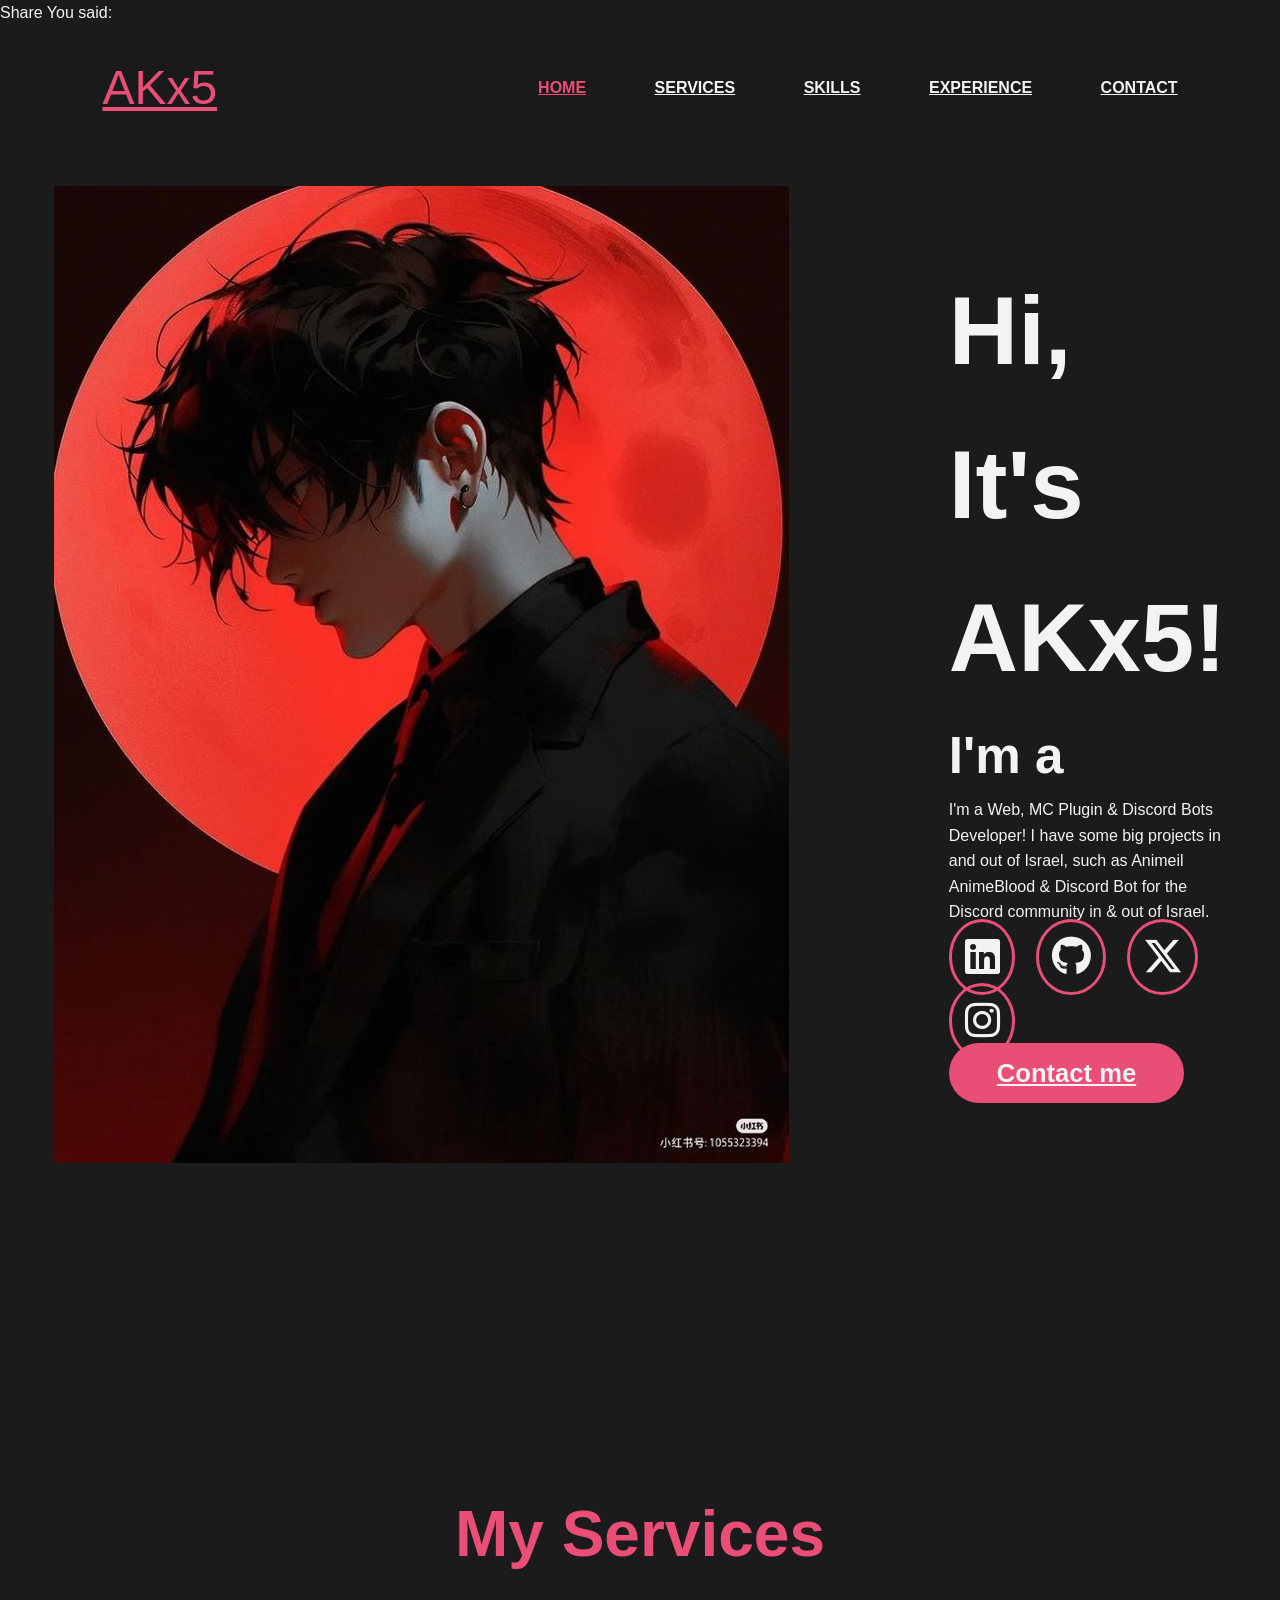
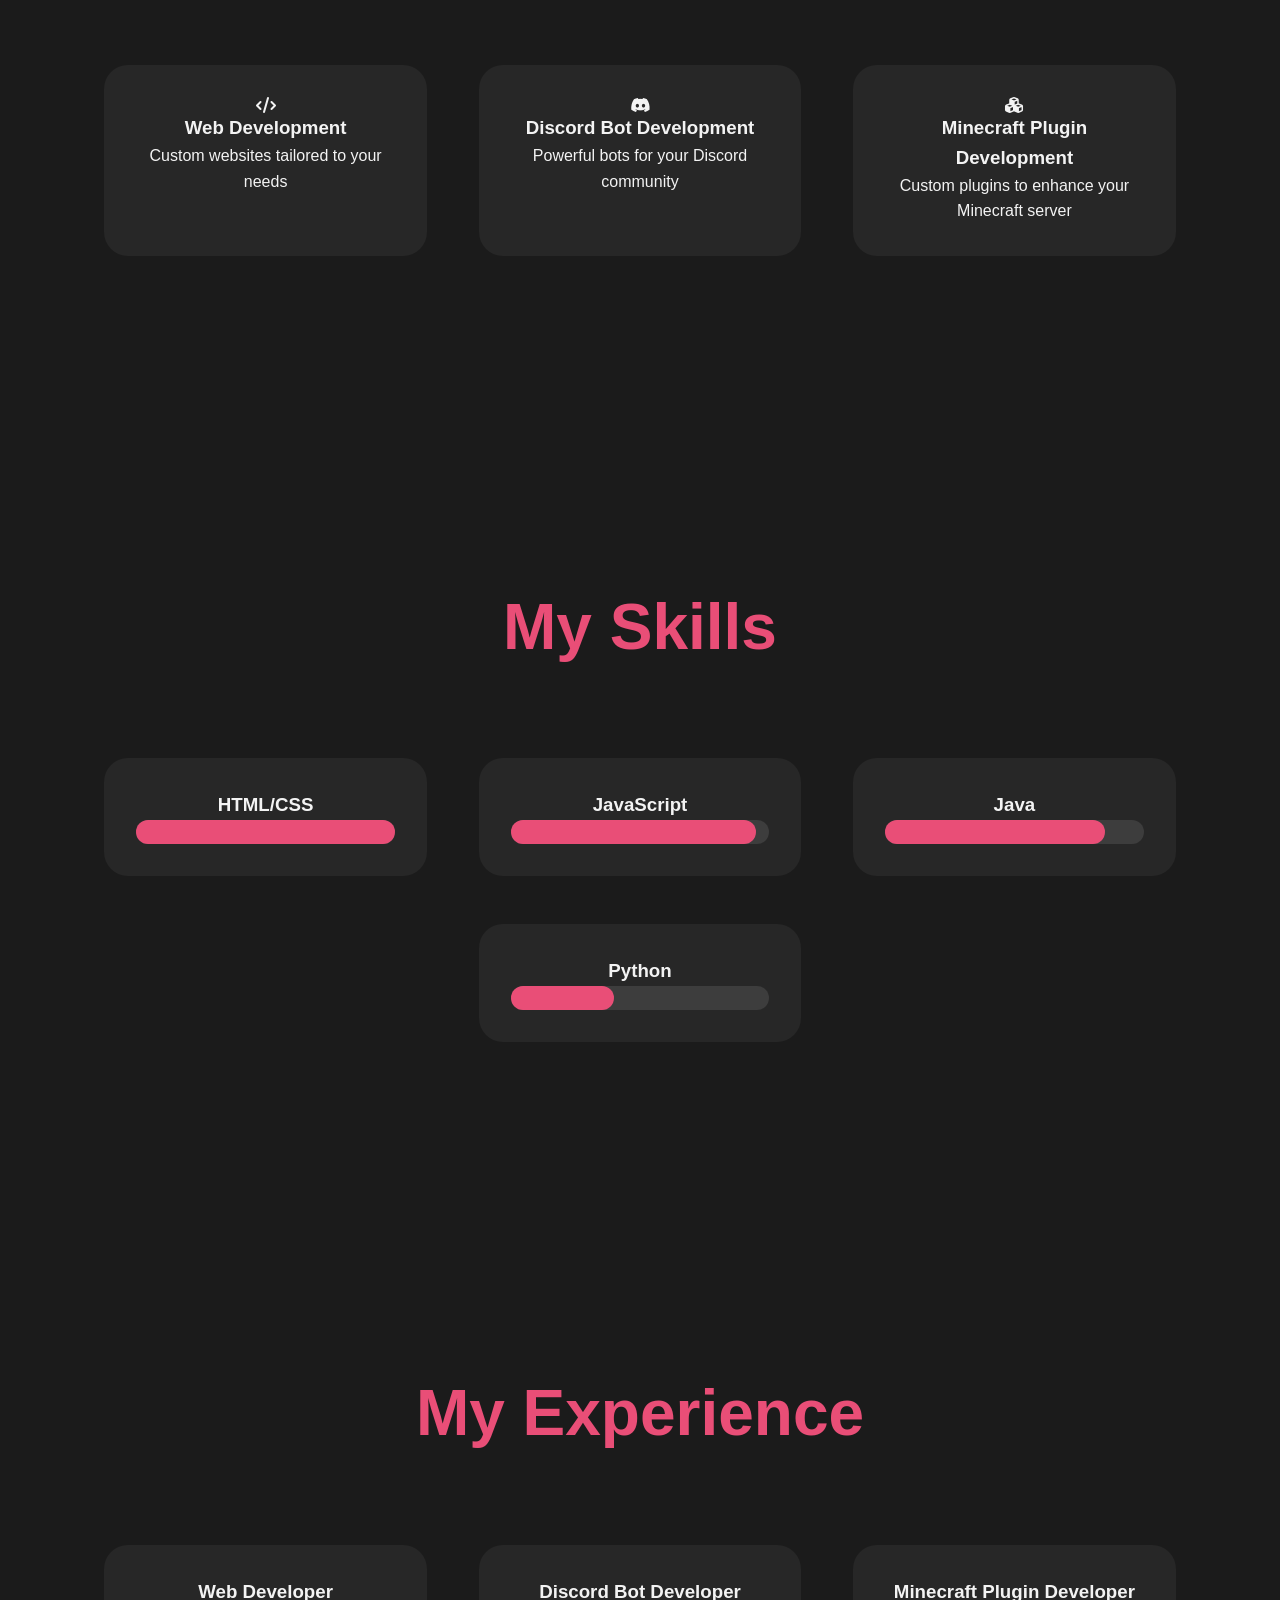
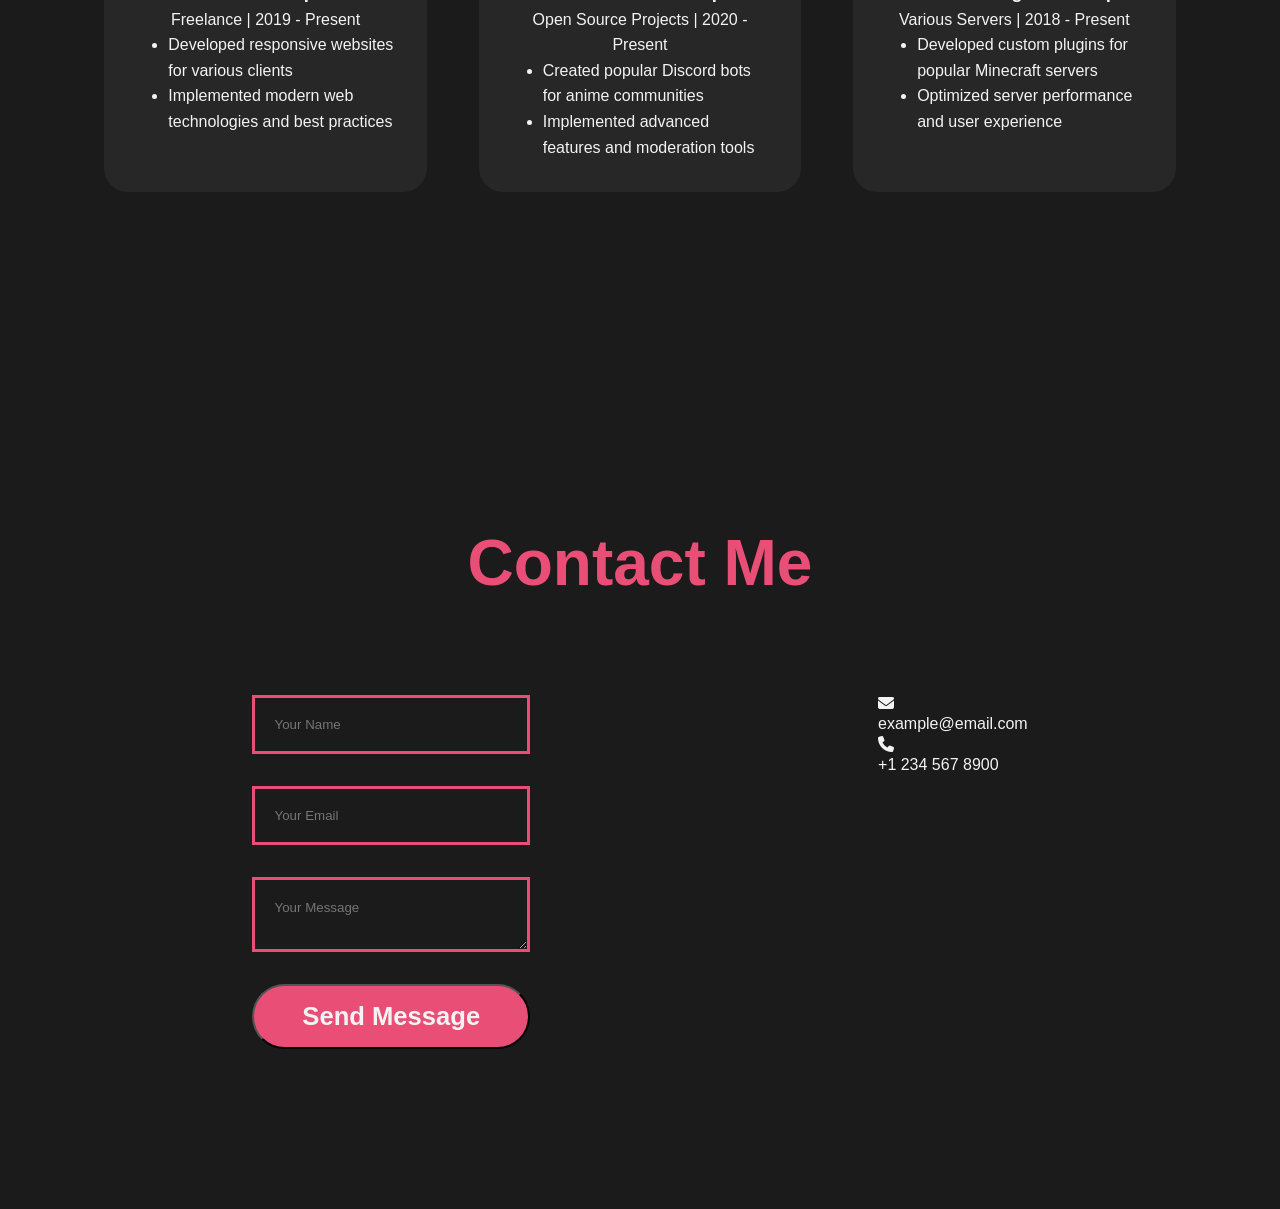
==== commit b279de16: "Update index.html" ====
--- a/index.html
+++ b/index.html
@@ -1,3 +1,7 @@
+Share
+
+
+You said:
 <!DOCTYPE html>
 <html lang="en">
 <head>
@@ -20,20 +24,20 @@
     </header>
 
     <section id="home" class="home">
+        <div class="home-img">
+            <img src="main.jpg" alt="AKx5 Profile Picture">
+        </div>
         <div class="home-content">
-            <h1>Hi, I'm <span>AKx5!</span></h1>
-            <h3 class="typing-text">I'm a <span>Developer, Innovator, Creator</span></h3>
-            <p>Web, MC Plugin & Discord Bots Developer. Proud to have contributed to projects like Animeil AnimeBlood and Discord Bot for the Discord community globally.</p>
-            <a href="https://discord.com/users/795555714797273098" class="btn">Contact Me</a>
+            <h1>Hi, It's <span>AKx5!</span></h1>
+            <h3 class="typing-text">I'm a <span></span></h3>
+            <p>I'm a Web, MC Plugin & Discord Bots Developer! I have some big projects in and out of Israel, such as Animeil AnimeBlood & Discord Bot for the Discord community in & out of Israel.</p>
             <div class="social-icons">
                 <a href="#"><i class="fa-brands fa-linkedin"></i></a>
                 <a href="#"><i class="fa-brands fa-github"></i></a>
                 <a href="#"><i class="fa-brands fa-x-twitter"></i></a>
                 <a href="#"><i class="fa-brands fa-instagram"></i></a>
             </div>
-        </div>
-        <div class="home-img">
-            <img src="main.jpg" alt="AKx5 Profile Picture">
+            <a href="https://discord.com/users/795555714797273098" class="btn">Contact me</a>
         </div>
     </section>
 
@@ -43,17 +47,17 @@
             <div class="service-box">
                 <i class="fas fa-code"></i>
                 <h3>Web Development</h3>
-                <p>Custom, responsive websites tailored to your needs with high attention to detail and performance.</p>
+                <p>Custom websites tailored to your needs</p>
             </div>
             <div class="service-box">
                 <i class="fab fa-discord"></i>
                 <h3>Discord Bot Development</h3>
-                <p>Build powerful and interactive Discord bots for your community, adding automation and fun.</p>
+                <p>Powerful bots for your Discord community</p>
             </div>
             <div class="service-box">
                 <i class="fas fa-cubes"></i>
                 <h3>Minecraft Plugin Development</h3>
-                <p>Craft custom Minecraft plugins that improve your server's gameplay and user engagement.</p>
+                <p>Custom plugins to enhance your Minecraft server</p>
             </div>
         </div>
     </section>
@@ -89,37 +93,37 @@
     </section>
 
     <section id="experience" class="experience">
-        <h2 class="section-title">Experience</h2>
+        <h2 class="section-title">My Experience</h2>
         <div class="experience-container">
             <div class="experience-box">
                 <h3>Web Developer</h3>
                 <p>Freelance | 2019 - Present</p>
                 <ul>
-                    <li>Developed responsive websites for clients globally.</li>
-                    <li>Ensured seamless user experiences with modern web technologies.</li>
+                    <li>Developed responsive websites for various clients</li>
+                    <li>Implemented modern web technologies and best practices</li>
                 </ul>
             </div>
             <div class="experience-box">
                 <h3>Discord Bot Developer</h3>
-                <p>Open Source | 2020 - Present</p>
+                <p>Open Source Projects | 2020 - Present</p>
                 <ul>
-                    <li>Created feature-rich Discord bots for various anime communities.</li>
-                    <li>Designed moderation tools to enhance community management.</li>
+                    <li>Created popular Discord bots for anime communities</li>
+                    <li>Implemented advanced features and moderation tools</li>
                 </ul>
             </div>
             <div class="experience-box">
                 <h3>Minecraft Plugin Developer</h3>
                 <p>Various Servers | 2018 - Present</p>
                 <ul>
-                    <li>Developed custom plugins for some of the largest Minecraft servers.</li>
-                    <li>Enhanced performance and usability for players globally.</li>
+                    <li>Developed custom plugins for popular Minecraft servers</li>
+                    <li>Optimized server performance and user experience</li>
                 </ul>
             </div>
         </div>
     </section>
 
     <section id="contact" class="contact">
-        <h2 class="section-title">Get in Touch</h2>
+        <h2 class="section-title">Contact Me</h2>
         <div class="contact-container">
             <form>
                 <input type="text" placeholder="Your Name" required>
@@ -130,11 +134,12 @@
             <div class="contact-info">
                 <div class="info-item">
                     <i class="fas fa-envelope"></i>
-                    <p>contact@akx5.dev</p>
+                    <p>example@email.com</p>
                 </div>
                 <div class="info-item">
                     <i class="fas fa-phone"></i>
                     <p>+1 234 567 8900</p>
+                </div>
                 </div>
             </div>
         </div>
@@ -142,4 +147,3 @@
 
     <script src="script.js"></script>
 </body>
-</html>
--- a/style.css
+++ b/style.css
@@ -1,9 +1,8 @@
-@import url('https://fonts.googleapis.com/css2?family=Poppins:wght@100;200;300;400;500;600;700&display=swap');
-
 :root {
-    --primary-color: #b74b4b;
-    --bg-color: #000;
-    --text-color: #fff;
+    --primary-color: #e94e77;
+    --bg-color: #1b1b1b;
+    --text-color: #f3f3f3;
+    --secondary-color: #ffae00;
 }
 
 * {
@@ -11,11 +10,6 @@
     padding: 0;
     box-sizing: border-box;
     font-family: 'Poppins', sans-serif;
-}
-
-html {
-    font-size: 62.5%;
-    scroll-behavior: smooth;
 }
 
 body {
@@ -26,297 +20,138 @@
 
 header {
     position: fixed;
-    top: 0;
-    left: 0;
     width: 100%;
-    padding: 2rem 9%;
-    background-color: rgba(0, 0, 0, 0.8);
+    padding: 1.5rem 8%;
+    background-color: rgba(27, 27, 27, 0.9);
     display: flex;
     justify-content: space-between;
     align-items: center;
-    z-index: 100;
+    z-index: 1000;
 }
 
 .logo {
     font-size: 3rem;
     color: var(--primary-color);
-    font-weight: 700;
-    transition: 0.3s ease;
+    transition: all 0.3s ease;
 }
 
 .logo:hover {
-    transform: scale(1.1);
+    transform: scale(1.2);
 }
 
 nav a {
-    font-size: 1.8rem;
+    margin-left: 4rem;
     color: var(--text-color);
-    margin-left: 4rem;
-    font-weight: 500;
-    transition: 0.3s ease;
+    text-transform: uppercase;
+    font-weight: bold;
+    transition: color 0.3s ease;
 }
 
-nav a:hover,
-nav a.active {
+nav a.active, nav a:hover {
     color: var(--primary-color);
 }
 
 section {
-    min-height: 100vh;
-    padding: 10rem 9% 2rem;
+    padding: 10rem 8%;
 }
 
 .section-title {
     font-size: 4rem;
+    color: var(--primary-color);
     text-align: center;
     margin-bottom: 5rem;
-    color: var(--primary-color);
 }
 
 .home {
     display: flex;
     justify-content: center;
     align-items: center;
-    gap: 8rem;
+    gap: 10rem;
 }
 
 .home-content h1 {
-    font-size: 5.6rem;
-    font-weight: 700;
-    line-height: 1.3;
+    font-size: 6rem;
 }
 
 .home-content h3 {
     font-size: 3.2rem;
-    margin-bottom: 1rem;
 }
 
-.home-content p {
+.btn {
+    padding: 1rem 3rem;
+    border-radius: 3rem;
+    background-color: var(--primary-color);
+    color: var(--text-color);
     font-size: 1.6rem;
-    margin-bottom: 3rem;
+    font-weight: bold;
+    transition: box-shadow 0.3s ease;
 }
 
-.home-img img {
-    width: 35vw;
-    border-radius: 50%;
-    box-shadow: 0 0 25px var(--primary-color);
+.btn:hover {
+    box-shadow: 0 0 20px var(--primary-color);
 }
 
 .social-icons a {
-    display: inline-flex;
-    justify-content: center;
-    align-items: center;
-    width: 4rem;
-    height: 4rem;
-    background-color: transparent;
+    font-size: 2.5rem;
+    color: var(--text-color);
     border: 0.2rem solid var(--primary-color);
-    font-size: 2rem;
+    padding: 0.8rem;
+    margin-right: 1rem;
     border-radius: 50%;
-    margin: 3rem 1.5rem 3rem 0;
-    transition: 0.3s ease;
-    color: var(--primary-color);
+    transition: background-color 0.3s ease, color 0.3s ease;
 }
 
 .social-icons a:hover {
     background-color: var(--primary-color);
-    color: var(--bg-color);
-    box-shadow: 0 0 25px var(--primary-color);
+    color: var(--text-color);
 }
 
-.btn {
-    display: inline-block;
-    padding: 1rem 2.8rem;
-    background-color: var(--primary-color);
-    border-radius: 4rem;
-    font-size: 1.6rem;
-    color: var(--bg-color);
-    letter-spacing: 0.1rem;
-    font-weight: 600;
-    transition: 0.3s ease;
-    cursor: pointer;
+.services-container, .skills-container, .experience-container, .contact-container {
+    display: flex;
+    gap: 3rem;
+    justify-content: space-around;
+    flex-wrap: wrap;
 }
 
-.btn:hover {
-    box-shadow: 0 0 25px var(--primary-color);
+.service-box, .skill-box, .experience-box {
+    background-color: rgba(255, 255, 255, 0.05);
+    padding: 2rem;
+    border-radius: 1.5rem;
+    text-align: center;
+    width: 30%;
+    transition: background-color 0.3s ease;
 }
 
-.services-container,
-.skills-container,
-.experience-container {
-    display: grid;
-    grid-template-columns: repeat(auto-fit, minmax(250px, 1fr));
-    gap: 3rem;
+.service-box:hover, .experience-box:hover {
+    background-color: rgba(255, 255, 255, 0.1);
 }
 
-.service-box,
-.skill-box,
-.experience-box {
-    background-color: rgba(255, 255, 255, 0.1);
-    padding: 3rem 2rem;
-    border-radius: 2rem;
-    text-align: center;
-    transition: 0.3s ease;
+.contact form {
+    display: flex;
+    flex-direction: column;
 }
 
-.service-box:hover,
-.experience-box:hover {
-    transform: scale(1.05);
-}
-
-.service-box i {
-    font-size: 5rem;
-    color: var(--primary-color);
+.contact input, .contact textarea {
+    padding: 1.2rem;
     margin-bottom: 2rem;
-}
-
-.service-box h3,
-.skill-box h3,
-.experience-box h3 {
-    font-size: 2.4rem;
-    margin-bottom: 1rem;
-}
-
-.service-box p,
-.experience-box p,
-.experience-box ul {
-    font-size: 1.6rem;
+    border: 0.2rem solid var(--primary-color);
+    background-color: transparent;
+    color: var(--text-color);
 }
 
 .progress-bar {
-    width: 100%;
-    height: 1rem;
-    background-color: rgba(255, 255, 255, 0.2);
-    border-radius: 0.5rem;
-    margin-top: 1rem;
+    background-color: rgba(255, 255, 255, 0.1);
+    height: 1.5rem;
+    border-radius: 5rem;
 }
 
 .progress {
+    background-color: var(--primary-color);
     height: 100%;
-    background-color: var(--primary-color);
-    border-radius: 0.5rem;
+    border-radius: 5rem;
 }
 
 .experience-box ul {
+    padding-left: 2rem;
     text-align: left;
-    padding-left: 2rem;
-    margin-top: 1rem;
 }
-
-.contact-container {
-    display: flex;
-    justify-content: space-between;
-    gap: 5rem;
-}
-
-.contact-container form {
-    flex: 1;
-    display: flex;
-    flex-direction: column;
-    gap: 2rem;
-}
-
-.contact-container input,
-.contact-container textarea {
-    width: 100%;
-    padding: 1.5rem;
-    font-size: 1.6rem;
-    color: var(--text-color);
-    background-color: rgba(255, 255, 255, 0.1);
-    border-radius: 0.5rem;
-    border: none;
-}
-
-.contact-container textarea {
-    resize: vertical;
-    min-height: 15rem;
-}
-
-.contact-info {
-    flex: 1;
-}
-
-.info-item {
-    display: flex;
-    align-items: center;
-    margin-bottom: 3rem;
-}
-
-.info-item i {
-    font-size: 3rem;
-    color: var(--primary-color);
-    margin-right: 2rem;
-}
-
-.info-item p {
-    font-size: 1.8rem;
-}
-
-@media (max-width: 1200px) {
-    html {
-        font-size: 55%;
-    }
-}
-
-@media (max-width: 991px) {
-    header {
-        padding: 2rem 3%;
-    }
-
-    section {
-        padding: 10rem 3% 2rem;
-    }
-
-    .home {
-        flex-direction: column-reverse;
-        text-align: center;
-    }
-
-    .home-img img {
-        width: 70vw;
-        margin-top: 4rem;
-    }
-
-    .services-container,
-    .skills-container,
-    .experience-container {
-        grid-template-columns: repeat(2, 1fr);
-    }
-
-    .contact-container {
-        flex-direction: column;
-    }
-}
-
-@media (max-width: 768px) {
-    header {
-        flex-direction: column;
-    }
-
-    nav {
-        margin-top: 2rem;
-    }
-
-    nav a {
-        margin: 0 1rem;
-    }
-
-    .home-content h1 {
-        font-size: 5rem;
-    }
-
-    .home-content h3 {
-        font-size: 2.6rem;
-    }
-
-    .services-container,
-    .skills-container,
-    .experience-container {
-        grid-template-columns: 1fr;
-    }
-}
-
-@media (max-width: 450px) {
-    html {
-        font-size: 50%;
-    }
-}
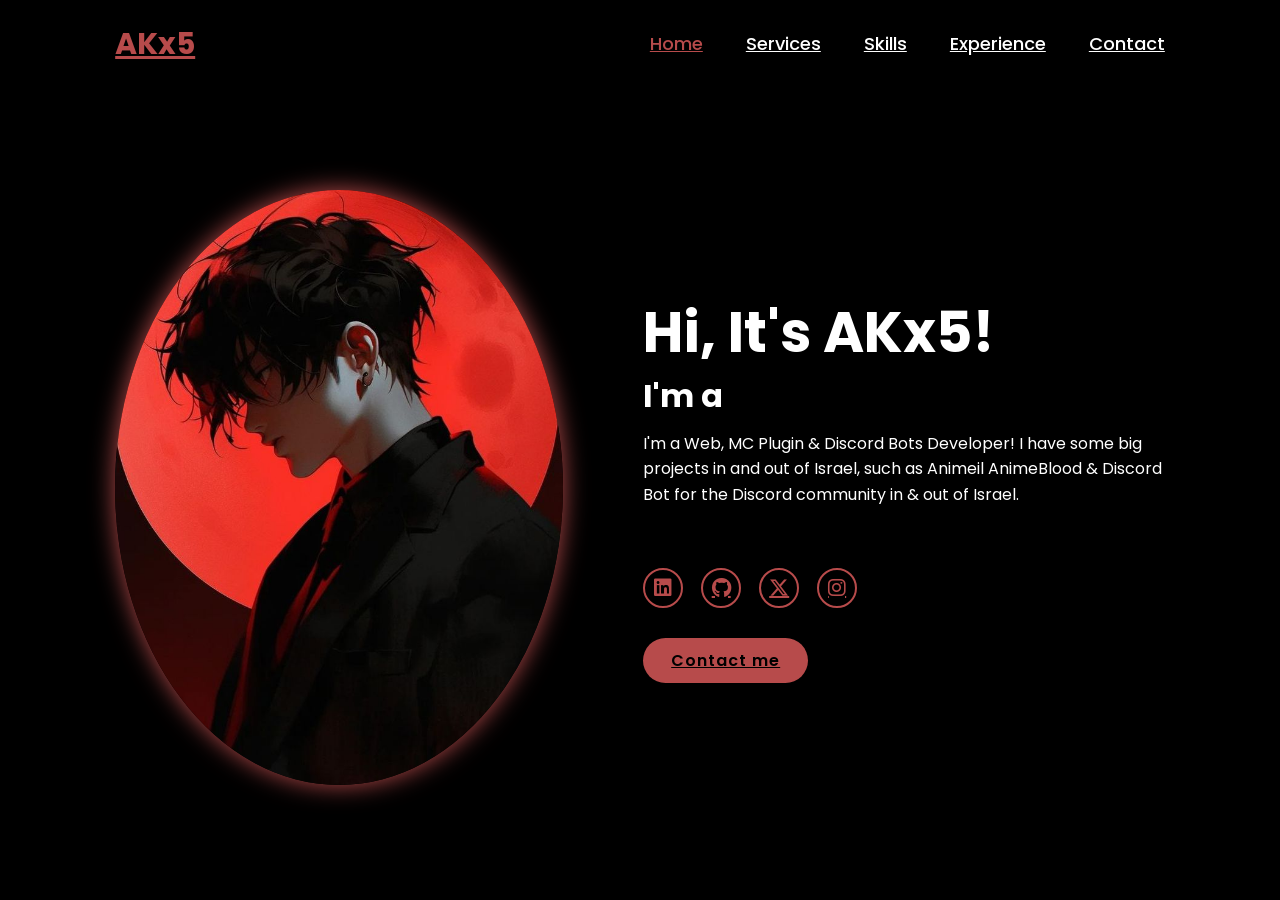
==== commit 53118f5a: "Update index.html" ====
--- a/index.html
+++ b/index.html
@@ -1,7 +1,3 @@
-Share
-
-
-You said:
 <!DOCTYPE html>
 <html lang="en">
 <head>
@@ -13,13 +9,13 @@
 </head>
 <body>
     <header>
-        <a href="#" class="logo">AKx5</a>
+        <a href="index.html" class="logo">AKx5</a>
         <nav>
-            <a href="#home" class="active">Home</a>
-            <a href="#services">Services</a>
-            <a href="#skills">Skills</a>
-            <a href="#experience">Experience</a>
-            <a href="#contact">Contact</a>
+            <a href="index.html" class="active">Home</a>
+            <a href="services.html">Services</a>
+            <a href="skills.html">Skills</a>
+            <a href="experience.html">Experience</a>
+            <a href="contact.html">Contact</a>
         </nav>
     </header>
 
@@ -41,109 +37,6 @@
         </div>
     </section>
 
-    <section id="services" class="services">
-        <h2 class="section-title">My Services</h2>
-        <div class="services-container">
-            <div class="service-box">
-                <i class="fas fa-code"></i>
-                <h3>Web Development</h3>
-                <p>Custom websites tailored to your needs</p>
-            </div>
-            <div class="service-box">
-                <i class="fab fa-discord"></i>
-                <h3>Discord Bot Development</h3>
-                <p>Powerful bots for your Discord community</p>
-            </div>
-            <div class="service-box">
-                <i class="fas fa-cubes"></i>
-                <h3>Minecraft Plugin Development</h3>
-                <p>Custom plugins to enhance your Minecraft server</p>
-            </div>
-        </div>
-    </section>
-
-    <section id="skills" class="skills">
-        <h2 class="section-title">My Skills</h2>
-        <div class="skills-container">
-            <div class="skill-box">
-                <h3>HTML/CSS</h3>
-                <div class="progress-bar">
-                    <div class="progress" style="width: 100%;"></div>
-                </div>
-            </div>
-            <div class="skill-box">
-                <h3>JavaScript</h3>
-                <div class="progress-bar">
-                    <div class="progress" style="width: 95%;"></div>
-                </div>
-            </div>
-            <div class="skill-box">
-                <h3>Java</h3>
-                <div class="progress-bar">
-                    <div class="progress" style="width: 85%;"></div>
-                </div>
-            </div>
-            <div class="skill-box">
-                <h3>Python</h3>
-                <div class="progress-bar">
-                    <div class="progress" style="width: 40%;"></div>
-                </div>
-            </div>
-        </div>
-    </section>
-
-    <section id="experience" class="experience">
-        <h2 class="section-title">My Experience</h2>
-        <div class="experience-container">
-            <div class="experience-box">
-                <h3>Web Developer</h3>
-                <p>Freelance | 2019 - Present</p>
-                <ul>
-                    <li>Developed responsive websites for various clients</li>
-                    <li>Implemented modern web technologies and best practices</li>
-                </ul>
-            </div>
-            <div class="experience-box">
-                <h3>Discord Bot Developer</h3>
-                <p>Open Source Projects | 2020 - Present</p>
-                <ul>
-                    <li>Created popular Discord bots for anime communities</li>
-                    <li>Implemented advanced features and moderation tools</li>
-                </ul>
-            </div>
-            <div class="experience-box">
-                <h3>Minecraft Plugin Developer</h3>
-                <p>Various Servers | 2018 - Present</p>
-                <ul>
-                    <li>Developed custom plugins for popular Minecraft servers</li>
-                    <li>Optimized server performance and user experience</li>
-                </ul>
-            </div>
-        </div>
-    </section>
-
-    <section id="contact" class="contact">
-        <h2 class="section-title">Contact Me</h2>
-        <div class="contact-container">
-            <form>
-                <input type="text" placeholder="Your Name" required>
-                <input type="email" placeholder="Your Email" required>
-                <textarea placeholder="Your Message" required></textarea>
-                <button type="submit" class="btn">Send Message</button>
-            </form>
-            <div class="contact-info">
-                <div class="info-item">
-                    <i class="fas fa-envelope"></i>
-                    <p>example@email.com</p>
-                </div>
-                <div class="info-item">
-                    <i class="fas fa-phone"></i>
-                    <p>+1 234 567 8900</p>
-                </div>
-                </div>
-            </div>
-        </div>
-    </section>
-
     <script src="script.js"></script>
 </body>
+</html>
--- a/style.css
+++ b/style.css
@@ -1,8 +1,9 @@
+@import url('https://fonts.googleapis.com/css2?family=Poppins:wght@100;200;300;400;500;600;700&display=swap');
+
 :root {
-    --primary-color: #e94e77;
-    --bg-color: #1b1b1b;
-    --text-color: #f3f3f3;
-    --secondary-color: #ffae00;
+    --primary-color: #b74b4b;
+    --bg-color: #000;
+    --text-color: #fff;
 }
 
 * {
@@ -12,6 +13,11 @@
     font-family: 'Poppins', sans-serif;
 }
 
+html {
+    font-size: 62.5%;
+    scroll-behavior: smooth;
+}
+
 body {
     background-color: var(--bg-color);
     color: var(--text-color);
@@ -20,138 +26,297 @@
 
 header {
     position: fixed;
+    top: 0;
+    left: 0;
     width: 100%;
-    padding: 1.5rem 8%;
-    background-color: rgba(27, 27, 27, 0.9);
+    padding: 2rem 9%;
+    background-color: rgba(0, 0, 0, 0.8);
     display: flex;
     justify-content: space-between;
     align-items: center;
-    z-index: 1000;
+    z-index: 100;
 }
 
 .logo {
     font-size: 3rem;
     color: var(--primary-color);
-    transition: all 0.3s ease;
+    font-weight: 700;
+    transition: 0.3s ease;
 }
 
 .logo:hover {
-    transform: scale(1.2);
+    transform: scale(1.1);
 }
 
 nav a {
+    font-size: 1.8rem;
+    color: var(--text-color);
     margin-left: 4rem;
-    color: var(--text-color);
-    text-transform: uppercase;
-    font-weight: bold;
-    transition: color 0.3s ease;
-}
-
-nav a.active, nav a:hover {
+    font-weight: 500;
+    transition: 0.3s ease;
+}
+
+nav a:hover,
+nav a.active {
     color: var(--primary-color);
 }
 
 section {
-    padding: 10rem 8%;
+    min-height: 100vh;
+    padding: 10rem 9% 2rem;
 }
 
 .section-title {
     font-size: 4rem;
-    color: var(--primary-color);
     text-align: center;
     margin-bottom: 5rem;
+    color: var(--primary-color);
 }
 
 .home {
     display: flex;
     justify-content: center;
     align-items: center;
-    gap: 10rem;
+    gap: 8rem;
 }
 
 .home-content h1 {
-    font-size: 6rem;
+    font-size: 5.6rem;
+    font-weight: 700;
+    line-height: 1.3;
 }
 
 .home-content h3 {
     font-size: 3.2rem;
-}
-
-.btn {
-    padding: 1rem 3rem;
-    border-radius: 3rem;
-    background-color: var(--primary-color);
-    color: var(--text-color);
+    margin-bottom: 1rem;
+}
+
+.home-content p {
     font-size: 1.6rem;
-    font-weight: bold;
-    transition: box-shadow 0.3s ease;
-}
-
-.btn:hover {
-    box-shadow: 0 0 20px var(--primary-color);
+    margin-bottom: 3rem;
+}
+
+.home-img img {
+    width: 35vw;
+    border-radius: 50%;
+    box-shadow: 0 0 25px var(--primary-color);
 }
 
 .social-icons a {
-    font-size: 2.5rem;
-    color: var(--text-color);
+    display: inline-flex;
+    justify-content: center;
+    align-items: center;
+    width: 4rem;
+    height: 4rem;
+    background-color: transparent;
     border: 0.2rem solid var(--primary-color);
-    padding: 0.8rem;
-    margin-right: 1rem;
+    font-size: 2rem;
     border-radius: 50%;
-    transition: background-color 0.3s ease, color 0.3s ease;
+    margin: 3rem 1.5rem 3rem 0;
+    transition: 0.3s ease;
+    color: var(--primary-color);
 }
 
 .social-icons a:hover {
     background-color: var(--primary-color);
+    color: var(--bg-color);
+    box-shadow: 0 0 25px var(--primary-color);
+}
+
+.btn {
+    display: inline-block;
+    padding: 1rem 2.8rem;
+    background-color: var(--primary-color);
+    border-radius: 4rem;
+    font-size: 1.6rem;
+    color: var(--bg-color);
+    letter-spacing: 0.1rem;
+    font-weight: 600;
+    transition: 0.3s ease;
+    cursor: pointer;
+}
+
+.btn:hover {
+    box-shadow: 0 0 25px var(--primary-color);
+}
+
+.services-container,
+.skills-container,
+.experience-container {
+    display: grid;
+    grid-template-columns: repeat(auto-fit, minmax(250px, 1fr));
+    gap: 3rem;
+}
+
+.service-box,
+.skill-box,
+.experience-box {
+    background-color: rgba(255, 255, 255, 0.1);
+    padding: 3rem 2rem;
+    border-radius: 2rem;
+    text-align: center;
+    transition: 0.3s ease;
+}
+
+.service-box:hover,
+.experience-box:hover {
+    transform: scale(1.05);
+}
+
+.service-box i {
+    font-size: 5rem;
+    color: var(--primary-color);
+    margin-bottom: 2rem;
+}
+
+.service-box h3,
+.skill-box h3,
+.experience-box h3 {
+    font-size: 2.4rem;
+    margin-bottom: 1rem;
+}
+
+.service-box p,
+.experience-box p,
+.experience-box ul {
+    font-size: 1.6rem;
+}
+
+.progress-bar {
+    width: 100%;
+    height: 1rem;
+    background-color: rgba(255, 255, 255, 0.2);
+    border-radius: 0.5rem;
+    margin-top: 1rem;
+}
+
+.progress {
+    height: 100%;
+    background-color: var(--primary-color);
+    border-radius: 0.5rem;
+}
+
+.experience-box ul {
+    text-align: left;
+    padding-left: 2rem;
+    margin-top: 1rem;
+}
+
+.contact-container {
+    display: flex;
+    justify-content: space-between;
+    gap: 5rem;
+}
+
+.contact-container form {
+    flex: 1;
+    display: flex;
+    flex-direction: column;
+    gap: 2rem;
+}
+
+.contact-container input,
+.contact-container textarea {
+    width: 100%;
+    padding: 1.5rem;
+    font-size: 1.6rem;
     color: var(--text-color);
-}
-
-.services-container, .skills-container, .experience-container, .contact-container {
-    display: flex;
-    gap: 3rem;
-    justify-content: space-around;
-    flex-wrap: wrap;
-}
-
-.service-box, .skill-box, .experience-box {
-    background-color: rgba(255, 255, 255, 0.05);
-    padding: 2rem;
-    border-radius: 1.5rem;
-    text-align: center;
-    width: 30%;
-    transition: background-color 0.3s ease;
-}
-
-.service-box:hover, .experience-box:hover {
     background-color: rgba(255, 255, 255, 0.1);
-}
-
-.contact form {
-    display: flex;
-    flex-direction: column;
-}
-
-.contact input, .contact textarea {
-    padding: 1.2rem;
-    margin-bottom: 2rem;
-    border: 0.2rem solid var(--primary-color);
-    background-color: transparent;
-    color: var(--text-color);
-}
-
-.progress-bar {
-    background-color: rgba(255, 255, 255, 0.1);
-    height: 1.5rem;
-    border-radius: 5rem;
-}
-
-.progress {
-    background-color: var(--primary-color);
-    height: 100%;
-    border-radius: 5rem;
-}
-
-.experience-box ul {
-    padding-left: 2rem;
-    text-align: left;
-}
+    border-radius: 0.5rem;
+    border: none;
+}
+
+.contact-container textarea {
+    resize: vertical;
+    min-height: 15rem;
+}
+
+.contact-info {
+    flex: 1;
+}
+
+.info-item {
+    display: flex;
+    align-items: center;
+    margin-bottom: 3rem;
+}
+
+.info-item i {
+    font-size: 3rem;
+    color: var(--primary-color);
+    margin-right: 2rem;
+}
+
+.info-item p {
+    font-size: 1.8rem;
+}
+
+@media (max-width: 1200px) {
+    html {
+        font-size: 55%;
+    }
+}
+
+@media (max-width: 991px) {
+    header {
+        padding: 2rem 3%;
+    }
+
+    section {
+        padding: 10rem 3% 2rem;
+    }
+
+    .home {
+        flex-direction: column-reverse;
+        text-align: center;
+    }
+
+    .home-img img {
+        width: 70vw;
+        margin-top: 4rem;
+    }
+
+    .services-container,
+    .skills-container,
+    .experience-container {
+        grid-template-columns: repeat(2, 1fr);
+    }
+
+    .contact-container {
+        flex-direction: column;
+    }
+}
+
+@media (max-width: 768px) {
+    header {
+        flex-direction: column;
+    }
+
+    nav {
+        margin-top: 2rem;
+    }
+
+    nav a {
+        margin: 0 1rem;
+    }
+
+    .home-content h1 {
+        font-size: 5rem;
+    }
+
+    .home-content h3 {
+        font-size: 2.6rem;
+    }
+
+    .services-container,
+    .skills-container,
+    .experience-container {
+        grid-template-columns: 1fr;
+    }
+}
+
+@media (max-width: 450px) {
+    html {
+        font-size: 50%;
+    }
+}
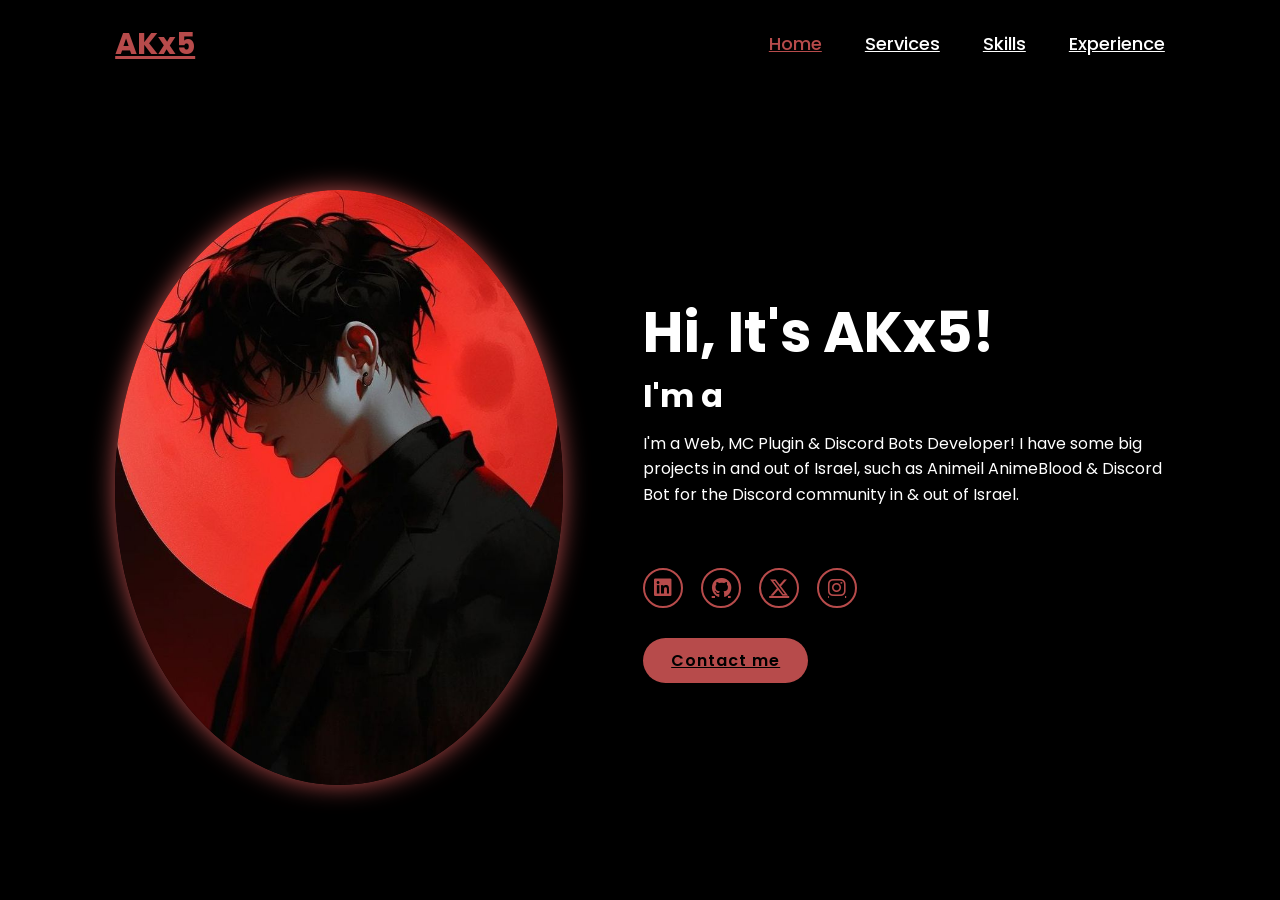
==== commit d9b69aa9: "Update index.html" ====
--- a/index.html
+++ b/index.html
@@ -15,7 +15,6 @@
             <a href="services.html">Services</a>
             <a href="skills.html">Skills</a>
             <a href="experience.html">Experience</a>
-            <a href="contact.html">Contact</a>
         </nav>
     </header>
 
@@ -29,7 +28,7 @@
             <p>I'm a Web, MC Plugin & Discord Bots Developer! I have some big projects in and out of Israel, such as Animeil AnimeBlood & Discord Bot for the Discord community in & out of Israel.</p>
             <div class="social-icons">
                 <a href="#"><i class="fa-brands fa-linkedin"></i></a>
-                <a href="#"><i class="fa-brands fa-github"></i></a>
+                <a href="https://github.com/AKx5x/AKx5x/blob/main/AboutMe.md"><i class="fa-brands fa-github"></i></a>
                 <a href="#"><i class="fa-brands fa-x-twitter"></i></a>
                 <a href="#"><i class="fa-brands fa-instagram"></i></a>
             </div>
